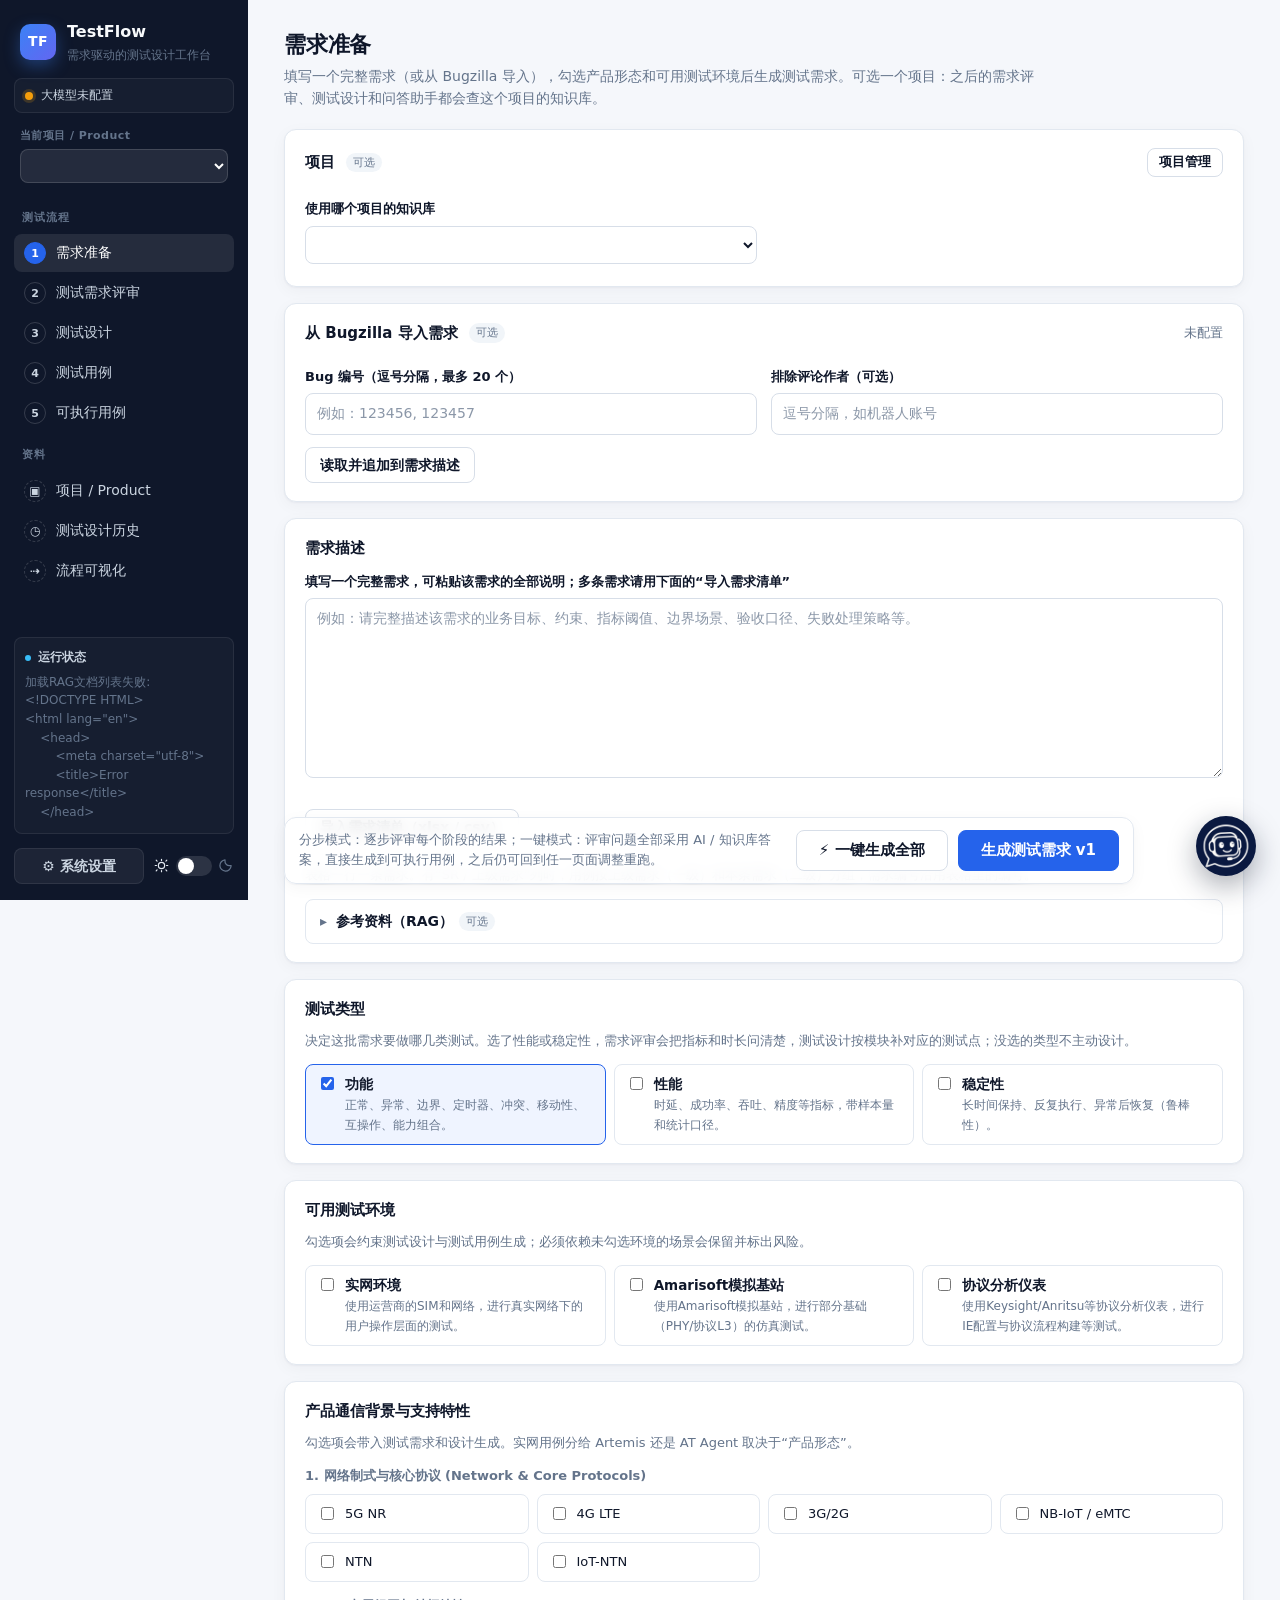
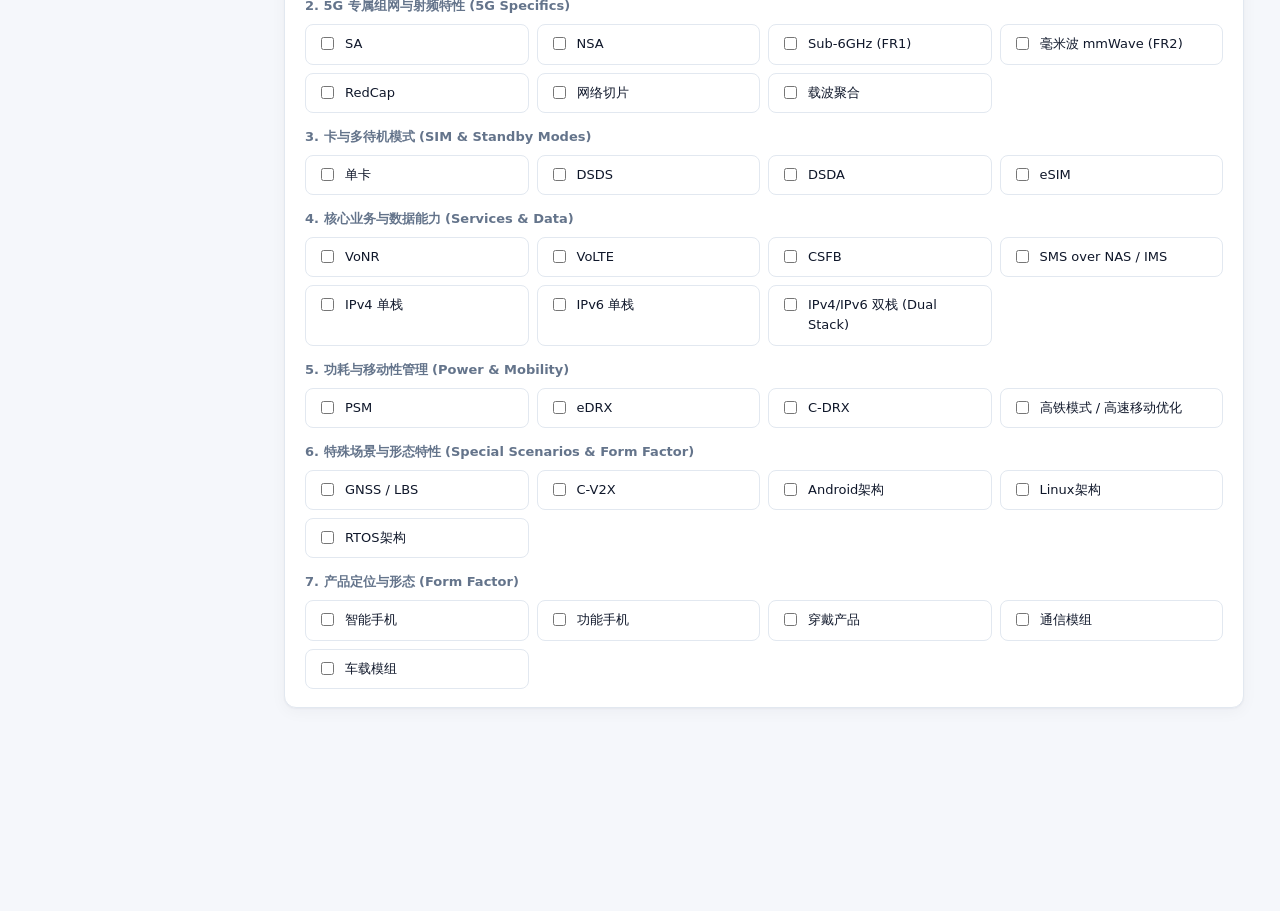
==== static/index.html @ 320a7035 "一键生成增加阶段流程条和进度卡，助手不再逐节点刷消息 - 主区顶部固定显示阶段流程条：4 个阶段的状态（等待/进行中/完成/失败）、当前步骤、每阶段用时和产出数量，失败时给出原因 - 当前阶段展开细分" ====
<!DOCTYPE html>
<html lang="zh-CN" data-theme="light">
  <head>
    <meta charset="UTF-8" />
    <meta name="viewport" content="width=device-width, initial-scale=1.0" />
    <title>TestFlow · 测试设计工作台</title>
    <link rel="icon" href="/static/bot.png" />
    <link rel="stylesheet" href="/static/style.css" />
  </head>
  <body>
    <main class="layout">
      <aside class="sidebar">
        <div class="brand">
          <div class="brand-logo">TF</div>
          <div>
            <h1>TestFlow</h1>
            <p>需求驱动的测试设计工作台</p>
          </div>
        </div>

        <button id="llmStatusPill" class="llm-pill" type="button" title="点击配置大模型">
          <span class="llm-pill-dot"></span>
          <span id="llmStatusText">大模型未配置</span>
        </button>

        <div class="project-switch">
          <label for="projectSelect">当前项目 / Product</label>
          <select id="projectSelect" class="project-select" title="新的测试设计会归到这个项目下"></select>
        </div>

        <nav class="sheet-tabs" id="sheetTabs">
          <div class="nav-group-label">测试流程</div>
          <button class="sheet-tab active" data-sheet="sheet1"><span class="step-no">1</span>需求准备</button>
          <button class="sheet-tab" data-sheet="sheet2"><span class="step-no">2</span>测试需求评审</button>
          <button class="sheet-tab" data-sheet="sheet3"><span class="step-no">3</span>测试设计</button>
          <button class="sheet-tab" data-sheet="sheet4"><span class="step-no">4</span>测试用例</button>
          <button class="sheet-tab" data-sheet="sheet5"><span class="step-no">5</span>可执行用例</button>
          <div class="nav-group-label">资料</div>
          <button class="sheet-tab" data-sheet="sheet9"><span class="step-no step-icon">▣</span>项目 / Product</button>
          <button class="sheet-tab" data-sheet="sheet8"><span class="step-no step-icon">◷</span>测试设计历史</button>
          <button class="sheet-tab" data-sheet="sheet6"><span class="step-no step-icon">⇢</span>流程可视化</button>
        </nav>

        <div class="status-panel sidebar-status">
          <div class="status-head"><span class="status-dot"></span>运行状态</div>
          <pre id="status" class="ui-pre">等待执行</pre>
        </div>

        <div class="sidebar-bottom">
          <button id="settingsBtn" class="ui-btn ui-btn-secondary w-full" type="button">⚙ 系统设置</button>
          <label class="theme-switch ui-switch" title="切换暗黑/浅色">
            <svg class="theme-icon sun" viewBox="0 0 24 24" aria-hidden="true">
              <path d="M12 4V2M12 22v-2M4.93 4.93 3.51 3.51M20.49 20.49l-1.42-1.42M20 12h2M2 12h2M19.07 4.93l1.42-1.42M4.93 19.07l-1.42 1.42M12 17a5 5 0 1 0 0-10 5 5 0 0 0 0 10Z"></path>
            </svg>
            <input id="themeToggle" type="checkbox" />
            <span class="switch-slider"></span>
            <svg class="theme-icon moon" viewBox="0 0 24 24" aria-hidden="true">
              <path d="M21 12.79A9 9 0 1 1 11.21 3c0 .33-.01.66.02.99A7 7 0 0 0 20.01 12c.33.03.66.02.99.02Z"></path>
            </svg>
          </label>
        </div>
      </aside>

      <section class="main-content">
        <div id="runProgress" class="run-progress hidden" aria-live="polite"></div>
        <section class="sheet active" id="sheet1">
          <header class="page-head">
            <div>
              <h2>需求准备 <span class="tag project-tag" id="currentProjectTag"></span></h2>
              <p>填写一个完整需求（或从 Bugzilla 导入），勾选产品形态和可用测试环境后生成测试需求。可选一个项目：之后的需求评审、测试设计和问答助手都会查这个项目的知识库。</p>
            </div>
          </header>

          <div id="llmBanner" class="banner hidden">
            <span>还没有配置大模型，生成结果会使用降级模板。</span>
            <button id="llmBannerBtn" class="ui-btn ui-btn-sm" type="button">去配置</button>
          </div>

          <div class="card ui-card">
            <div class="card-head">
              <h3>项目 <span class="tag">可选</span></h3>
              <button id="reqProjectManageBtn" class="ui-btn ui-btn-sm ui-btn-secondary" type="button">项目管理</button>
            </div>
            <div class="form-grid">
              <div class="field">
                <label for="reqProjectSelect">使用哪个项目的知识库</label>
                <select id="reqProjectSelect" class="ui-input"></select>
              </div>
            </div>
            <span id="reqProjectHint" class="feature-hint"></span>
          </div>

          <div class="card ui-card">
            <div class="card-head">
              <h3>从 Bugzilla 导入需求 <span class="tag">可选</span></h3>
              <span id="bzSettingsHint" class="feature-hint">未配置</span>
            </div>
            <div class="form-grid">
              <div class="field">
                <label for="bzIds">Bug 编号（逗号分隔，最多 20 个）</label>
                <input id="bzIds" class="ui-input" type="text" placeholder="例如：123456, 123457" />
              </div>
              <div class="field">
                <label for="bzExcluded">排除评论作者（可选）</label>
                <input id="bzExcluded" class="ui-input" type="text" placeholder="逗号分隔，如机器人账号" />
              </div>
            </div>
            <div class="btn-row">
              <button id="bzFetchBtn" class="ui-btn ui-btn-secondary" type="button">读取并追加到需求描述</button>
            </div>
            <div id="bzResult" class="visual"></div>
          </div>

          <div class="card ui-card">
            <div class="card-head"><h3>需求描述</h3></div>
            <label for="requirements">填写一个完整需求，可粘贴该需求的全部说明；多条需求请用下面的“导入需求清单”</label>
            <textarea class="ui-input tall" id="requirements" placeholder="例如：请完整描述该需求的业务目标、约束、指标阈值、边界场景、验收口径、失败处理策略等。"></textarea>
            <div class="btn-row">
              <label class="ui-btn ui-btn-secondary" for="reqImportFile">导入需求清单（xlsx / csv）</label>
              <input id="reqImportFile" type="file" accept=".xlsx,.csv,.tsv" hidden />
              <span class="feature-hint">表格一行一条需求。有“SR / 上级需求”列时，用例按上级需求（一级）和本条需求（二级）分组，需求编号沿用表格里的编号。</span>
            </div>
            <div id="reqImportResult" class="visual"></div>

            <details class="fold">
              <summary>参考资料（RAG）<span class="tag">可选</span></summary>
              <p class="feature-hint">上传的文档按上面选的项目归档：存入项目资料的只给这个项目用，存入公共资料的所有项目共享。需求评审、测试设计和问答助手都会检索“当前项目资料 + 公共资料”。已上传的文档列在下面，可以删除；项目资料也可以在“项目管理 → 项目资料”里维护。</p>
              <label for="rag">直接粘贴上下文</label>
              <textarea class="ui-input" id="rag" placeholder="例如：3GPP 条款、运营商验收口径、历史缺陷知识"></textarea>
              <label for="ragFile">或上传文档（txt / md / pdf）</label>
              <div class="btn-row">
                <select id="ragTarget" class="ui-input rag-target">
                  <option value="project" id="ragTargetProject">存入当前项目资料</option>
                  <option value="public">存入公共资料（所有项目共享）</option>
                </select>
                <input id="ragFile" class="ui-input" type="file" multiple />
                <button id="uploadRagBtn" class="ui-btn ui-btn-secondary" type="button">上传入库</button>
              </div>
              <div id="ragDocs" class="visual"></div>
            </details>

          </div>

          <div class="card ui-card">
            <div class="card-head"><h3>测试类型</h3></div>
            <p class="feature-hint">决定这批需求要做哪几类测试。选了性能或稳定性，需求评审会把指标和时长问清楚，测试设计按模块补对应的测试点；没选的类型不主动设计。</p>
            <div id="testTypeOptions" class="feature-profile-groups"></div>
          </div>

          <div class="card ui-card">
            <div class="card-head"><h3>可用测试环境</h3></div>
            <p class="feature-hint">勾选项会约束测试设计与测试用例生成；必须依赖未勾选环境的场景会保留并标出风险。</p>
            <div id="testEnvironmentOptions" class="feature-profile-groups"></div>
          </div>

          <div class="card ui-card">
            <div class="card-head"><h3>产品通信背景与支持特性</h3></div>
            <p class="feature-hint">勾选项会带入测试需求和设计生成。实网用例分给 Artemis 还是 AT Agent 取决于“产品形态”。</p>
            <div id="productProfileGroups" class="feature-profile-groups"></div>
          </div>

          <div class="action-bar">
            <span class="action-hint">分步模式：逐步评审每个阶段的结果；一键模式：评审问题全部采用 AI / 知识库答案，直接生成到可执行用例，之后仍可回到任一页面调整重跑。</span>
            <button id="autoRunBtn" class="ui-btn ui-btn-secondary ui-btn-lg" type="button" title="需求评审 → 测试设计 → 3GPP 测试用例 → 可执行用例">⚡ 一键生成全部</button>
            <button id="runBtn" class="ui-btn ui-btn-lg">生成测试需求 v1</button>
          </div>
        </section>

        <section class="sheet" id="sheet2">
          <header class="page-head">
            <div>
              <h2>测试需求评审</h2>
              <p>三人格评审（规范 / 运营商 / 体验）后形成测试需求稿。大部分问题由 AI 按 3GPP 默认值和行业惯例自行确认，只有关键问题需要你回答。</p>
            </div>
          </header>
          <div class="card ui-card">
            <div class="card-head"><h3>测试需求稿</h3></div>
            <div id="viewReq" class="visual"></div>
            <details class="raw-json"><summary>原始 JSON</summary><pre id="outReq" class="ui-pre"></pre></details>
          </div>
          <div class="card ui-card">
            <div class="card-head"><h3>三人评审记录</h3></div>
            <div id="viewReview" class="visual"></div>
            <details class="raw-json"><summary>原始 JSON</summary><pre id="outReview" class="ui-pre"></pre></details>
          </div>
          <div class="card ui-card">
            <div class="card-head"><h3>需要你确认的问题</h3><span class="feature-hint">只列 AI 无法自行判断的关键问题，留空即采纳 AI 建议</span></div>
            <div id="openQuestionsPanel" class="visual"></div>
          </div>
          <div class="action-bar">
            <button id="regenReqBtn" class="ui-btn ui-btn-secondary">再次生成（下一轮）</button>
            <button id="genDesignBtn" class="ui-btn">生成测试设计稿 →</button>
          </div>
        </section>

        <section class="sheet" id="sheet3">
          <header class="page-head">
            <div>
              <h2>测试设计</h2>
              <p>需求 → 测试目标 → 按测试技术（正常 / 异常 / 边界 / 定时器 / 冲突 / 移动性…）导出测试点，每个测试点写明 3GPP 测试目的（with / when / then）。完成后自动归档到测试设计历史。</p>
            </div>
            <div id="designDocActions" class="btn-row compact-row hidden">
              <a id="designMapLink" class="ui-btn ui-btn-secondary hidden" href="#" target="_blank" rel="noopener noreferrer" title="模块 → 需求 → 测试点的脑图、覆盖矩阵和评审关注点">查看测试架构图 ↗</a>
              <a id="designDocLink" class="ui-btn ui-btn-secondary" href="#" target="_blank" rel="noopener noreferrer">查看测试设计文档 ↗</a>
            </div>
          </header>
          <div class="card ui-card">
            <div id="viewDesign" class="visual"></div>
            <details class="raw-json"><summary>原始 JSON</summary><pre id="outDesign" class="ui-pre"></pre></details>
          </div>
          <div class="action-bar">
            <label class="inline-check" title="用例写完后，再让大模型以评审专家的身份检查协议正确性、测试目的能否判定、是否与需求一致；严重问题自动返工一次，一般意见显示在用例里。会多几次模型调用。">
              <input id="expertReviewToggle" type="checkbox" checked /> 专家评审（多一轮检查，更准但更慢）
            </label>
            <button id="genCasesBtn" class="ui-btn">生成测试用例稿 →</button>
          </div>
        </section>

        <section class="sheet" id="sheet4">
          <header class="page-head">
            <div>
              <h2>测试用例</h2>
              <p>按 TS 38.523-1 / 36.523-1 的写法生成测试用例描述：测试目的、初始条件、关键配置、特定消息内容、带方向和判定点的测试步骤。点击用例行展开详情；Excel 含“测试步骤”“消息内容”两页。</p>
            </div>
            <button id="downloadExcelBtn" class="ui-btn ui-btn-secondary">下载 Excel</button>
          </header>
          <div class="card ui-card">
            <div id="viewCases" class="visual"></div>
            <details class="raw-json"><summary>原始 JSON</summary><pre id="outCases" class="ui-pre"></pre></details>
          </div>
          <div class="action-bar">
            <span class="action-hint">下一步：按测试环境把用例转成 Artemis / AT Agent / Amarisoft / 协议测试平台可执行的 case</span>
            <button id="goExecCasesBtn" class="ui-btn">生成可执行用例 →</button>
          </div>
        </section>

        <section class="sheet" id="sheet8">
          <header class="page-head">
            <div>
              <h2>测试设计历史</h2>
              <p>每次完成测试设计都会归档到所属项目，可查看固定链接文档、载入会话或继续生成用例。</p>
            </div>
            <div class="btn-row compact-row">
              <label class="inline-check"><input id="designHistoryAllProjects" type="checkbox" /> 显示全部项目</label>
              <button id="refreshDesignHistoryBtn" class="ui-btn ui-btn-secondary">刷新</button>
            </div>
          </header>
          <div class="card ui-card">
            <div class="design-history-layout">
              <div class="design-history-list-panel">
                <div id="designHistoryList" class="visual"></div>
              </div>
              <div class="design-history-detail-panel">
                <div class="row-head">
                  <h4 id="designHistoryDetailTitle">选择一条历史记录</h4>
                  <div class="btn-row compact-row">
                    <a id="designHistoryMapLink" class="ui-btn ui-btn-secondary hidden" href="#" target="_blank" rel="noopener noreferrer">测试架构图 ↗</a>
                    <a id="designHistoryDocLink" class="ui-btn ui-btn-secondary hidden" href="#" target="_blank" rel="noopener noreferrer">查看文档 ↗</a>
                    <button id="designHistoryLoadBtn" class="ui-btn ui-btn-secondary" type="button" disabled>载入当前会话</button>
                    <button id="designHistoryCasesBtn" class="ui-btn" type="button" disabled>继续生成测试用例</button>
                  </div>
                </div>
                <div id="designHistoryMeta" class="visual"></div>
                <div id="designHistoryVisual" class="visual"></div>
                <details class="raw-json"><summary>原始 JSON</summary><pre id="designHistoryJson" class="ui-pre"></pre></details>
              </div>
            </div>
          </div>
        </section>

        <section class="sheet" id="sheet9">
          <header class="page-head">
            <div>
              <h2>项目 / Product</h2>
              <p>每个测试设计都归属一个项目。项目保存默认的产品特性和测试环境，并有自己的资料库，测试设计时自动检索。</p>
            </div>
            <button id="newProjectBtn" class="ui-btn">＋ 新建项目</button>
          </header>
          <div class="card ui-card">
            <div class="design-history-layout">
              <div class="design-history-list-panel">
                <div id="projectList" class="visual"></div>
              </div>
              <div class="design-history-detail-panel">
                <div class="row-head">
                  <h4 id="projectFormTitle">新建项目</h4>
                  <div class="btn-row compact-row">
                    <button id="useProjectBtn" class="ui-btn ui-btn-secondary" type="button">设为当前项目</button>
                    <button id="deleteProjectBtn" class="ui-btn ui-btn-ghost danger-text" type="button">删除</button>
                  </div>
                </div>
                <div class="form-grid">
                  <div class="field">
                    <label for="projectName">项目 / Product 名称</label>
                    <input id="projectName" class="ui-input" type="text" maxlength="80" placeholder="例如：X55 5G 模组" />
                  </div>
                  <div class="field">
                    <label for="projectCode">编号 <span class="feature-hint">可选，如型号或项目代号</span></label>
                    <input id="projectCode" class="ui-input" type="text" maxlength="40" placeholder="例如：X55-EU" />
                  </div>
                </div>
                <label for="projectDesc">说明</label>
                <textarea id="projectDesc" class="ui-input" maxlength="2000" placeholder="产品定位、目标运营商、版本、平台芯片等"></textarea>
                <div class="field">
                  <label for="projectKbUrl">项目知识库 MCP 地址 <span class="feature-hint">可选，留空表示不使用项目知识库</span></label>
                  <div class="btn-row compact-row">
                    <input id="projectKbUrl" class="ui-input" type="text" placeholder="http://aifoundry.example.com:8099/mcp/server/xxxx/mcp" autocomplete="off" />
                    <button id="projectKbTestBtn" class="ui-btn ui-btn-secondary" type="button">测试</button>
                  </div>
                  <div id="projectKbResult" class="test-result hidden"></div>
                </div>
                <div class="field">
                  <label>默认产品特性与测试环境 <span class="feature-hint">切换到该项目时自动勾选到“需求准备”页</span></label>
                  <div id="projectDefaults" class="visual"></div>
                  <label class="inline-check"><input id="projectCaptureDefaults" type="checkbox" /> 保存时用“需求准备”页当前的勾选作为默认值</label>
                </div>
                <div class="btn-row">
                  <button id="saveProjectBtn" class="ui-btn" type="button">保存</button>
                </div>

                <div id="projectDocsSection" class="settings-section">
                  <div class="row-head">
                    <h4>项目资料</h4>
                    <span id="projectDocsHint" class="feature-hint"></span>
                  </div>
                  <p class="feature-hint">放这个项目相关的规格书、运营商需求、Feature List、历史问题等（txt / md / csv / json / pdf）。在需求准备页选这个项目后，需求评审、测试设计和问答助手会自动检索。需求准备页“参考资料”里上传到项目资料的文档也会出现在这里。</p>
                  <div class="btn-row">
                    <input id="projectDocFile" class="ui-input" type="file" multiple />
                    <button id="uploadProjectDocBtn" class="ui-btn ui-btn-secondary" type="button">上传入库</button>
                  </div>
                  <div id="projectDocs" class="visual"></div>
                </div>

                <div id="projectDesignsSection" class="settings-section">
                  <h4>该项目的测试设计</h4>
                  <div id="projectDesigns" class="visual"></div>
                </div>
              </div>
            </div>
          </div>
        </section>

        <section class="sheet" id="sheet5">
          <header class="page-head">
            <div>
              <h2>可执行用例</h2>
              <p>按测试环境分流：实网手机 → Artemis，实网模组 / AT 指令 → AT Agent，模拟基站 → Amarisoft Agent，协议分析仪 → 协议流程测试需求（PRTest）。</p>
            </div>
            <button id="genExecCasesBtn" class="ui-btn">生成可执行用例</button>
          </header>
          <div class="card ui-card">
            <div class="card-head"><h3>分流结果</h3></div>
            <div id="execCasesSummary" class="visual"></div>
          </div>
          <div class="card ui-card">
            <div class="card-head"><h3>追溯矩阵（Bug → 需求 → 用例 → 可执行 case）</h3></div>
            <div id="execCasesTrace" class="visual"></div>
          </div>
          <div class="card ui-card">
            <div class="card-head"><h3>导出内容预览</h3></div>
            <div id="execCasesBundles" class="visual"></div>
          </div>
        </section>

        <section class="sheet" id="sheet6">
          <header class="page-head">
            <div>
              <h2>流程可视化</h2>
              <p>流水线节点关系与各节点使用的 Prompt 模板。</p>
            </div>
            <button id="refreshFlowVizBtn" class="ui-btn ui-btn-secondary">刷新</button>
          </header>
          <div class="card ui-card">
            <div id="flowVizCanvas" class="flow-viz-canvas"></div>
          </div>
          <div class="card ui-card">
            <div class="card-head"><h3>Prompt 角色映射</h3></div>
            <div id="flowPromptRoles" class="visual"></div>
            <details class="raw-json"><summary>Mermaid 源码</summary><pre id="flowMermaid" class="ui-pre flow-mermaid"></pre></details>
          </div>
        </section>
      </section>
    </main>

    <div id="settingsModal" class="modal hidden">
      <div class="modal-card ui-card">
        <div class="modal-head">
          <h3>系统设置</h3>
          <button id="closeSettingsBtn" class="ui-btn ui-btn-ghost icon-btn" type="button" aria-label="关闭">×</button>
        </div>
        <div class="settings-tabs" role="tablist">
          <button class="settings-tab active" data-settings-tab="llm" type="button">大模型</button>
          <button class="settings-tab" data-settings-tab="kb" type="button">知识库</button>
          <button class="settings-tab" data-settings-tab="bugzilla" type="button">Bugzilla</button>
          <button class="settings-tab" data-settings-tab="prompts" type="button">Prompt 模板</button>
        </div>

        <div class="settings-pane active" data-settings-pane="llm">
          <p class="feature-hint">支持任意 OpenAI 兼容接口（OpenAI、DeepSeek、通义千问、vLLM、Ollama 等），接口地址填写到 <code>/v1</code> 为止。</p>
          <div class="field">
            <label for="llmApiBase">接口地址（Base URL）</label>
            <input id="llmApiBase" class="ui-input" type="text" placeholder="https://api.openai.com/v1" autocomplete="off" />
          </div>
          <div class="field">
            <label for="llmApiKey">API Key <span id="llmKeyHint" class="feature-hint"></span></label>
            <input id="llmApiKey" class="ui-input" type="password" placeholder="sk-...（留空则沿用已保存的）" autocomplete="off" />
          </div>
          <div class="form-grid">
            <div class="field">
              <label for="llmModel">模型名称</label>
              <input id="llmModel" class="ui-input" type="text" placeholder="例如 gpt-4o-mini / deepseek-chat / qwen-plus" autocomplete="off" />
            </div>
            <div class="field">
              <label for="llmTimeout">超时（秒）</label>
              <input id="llmTimeout" class="ui-input" type="number" min="10" max="600" step="10" value="120" />
            </div>
            <div class="field">
              <label for="llmMaxTokens">单次输出上限（tokens）<span class="feature-hint">0 = 用接口默认值。用例经常被截断（提示“自动拆批”）时调大，例如 8192 或 16384。</span></label>
              <input id="llmMaxTokens" class="ui-input" type="number" min="0" max="200000" step="1024" value="0" />
            </div>
          </div>
          <div id="llmTestResult" class="test-result hidden"></div>
          <div class="btn-row">
            <button id="llmSaveBtn" class="ui-btn" type="button">保存</button>
            <button id="llmTestBtn" class="ui-btn ui-btn-secondary" type="button">测试连接</button>
            <button id="llmClearKeyBtn" class="ui-btn ui-btn-ghost" type="button">清除 API Key</button>
          </div>
        </div>

        <div class="settings-pane" data-settings-pane="kb">
          <p class="feature-hint">通过 MCP 接入知识库，只需填写知识库的 MCP 地址。这里填公共知识库（3GPP / 运营商通用规范）；每个项目可在“项目 / Product”页另填自己知识库的 MCP 地址。生成测试需求时同时检索“项目知识库 + 公共知识库 + 本地资料”。</p>
          <div class="field">
            <label for="kbMcpUrl">公共知识库 MCP 地址 <span class="feature-hint">留空表示不使用公共知识库</span></label>
            <input id="kbMcpUrl" class="ui-input" type="text" placeholder="http://aifoundry.example.com:8099/mcp/server/xxxx/mcp" autocomplete="off" />
          </div>
          <div class="form-grid">
            <div class="field">
              <label for="kbTimeout">超时（秒）</label>
              <input id="kbTimeout" class="ui-input" type="number" min="5" max="300" step="5" value="60" />
            </div>
            <div class="field">
              <label for="kbMaxQuery">查询最大字数 <span class="feature-hint">需求太长时截断</span></label>
              <input id="kbMaxQuery" class="ui-input" type="number" min="20" max="8000" step="50" value="500" />
            </div>
          </div>
          <div class="field">
            <label for="kbTestQuery">测试查询</label>
            <input id="kbTestQuery" class="ui-input" type="text" value="查询移动性测试场景" />
          </div>
          <div id="kbTestResult" class="test-result hidden"></div>
          <div class="btn-row">
            <button id="kbSaveBtn" class="ui-btn" type="button">保存</button>
            <button id="kbTestBtn" class="ui-btn ui-btn-secondary" type="button">测试公共知识库</button>
          </div>
        </div>

        <div class="settings-pane" data-settings-pane="bugzilla">
          <p class="feature-hint">只读接入，兼容 Bugzilla 5.x。填了 API Key 时走 JSON-RPC，key 不会出现在 URL 里。</p>
          <div class="field">
            <label for="bzUrl">Bugzilla 地址</label>
            <input id="bzUrl" class="ui-input" type="text" placeholder="https://bugzilla.example.com" />
          </div>
          <div class="field">
            <label for="bzKey">API Key</label>
            <input id="bzKey" class="ui-input" type="password" placeholder="留空则沿用已保存的" autocomplete="off" />
          </div>
          <div class="btn-row">
            <button id="bzSaveBtn" class="ui-btn" type="button">保存</button>
          </div>
        </div>

        <div class="settings-pane" data-settings-pane="prompts">
          <div class="field">
            <label for="promptSelect">选择模板</label>
            <select class="ui-input" id="promptSelect"></select>
          </div>
          <textarea id="promptEditor" class="ui-input editor" spellcheck="false"></textarea>
          <div class="btn-row">
            <button id="savePromptBtn" class="ui-btn" type="button">保存当前模板</button>
            <button id="reloadPromptsBtn" class="ui-btn ui-btn-secondary" type="button">重新加载</button>
          </div>
        </div>
      </div>
    </div>

    <button id="botFab" class="bot-fab" type="button" aria-label="打开助手">
      <span class="bot-halo"></span>
      <span id="botUnreadBadge" class="bot-unread hidden">0</span>
      <img src="/static/bot.png" alt="助手" />
    </button>

    <section id="botPanel" class="bot-panel hidden" aria-label="TestFlow 助手">
      <header class="bot-head">
        <div class="bot-title"><span class="bot-dot"></span>TestFlow 助手</div>
        <div class="bot-head-actions">
          <button id="botRefreshBtn" class="ui-btn ui-btn-ghost bot-head-btn" type="button" title="新对话">↻</button>
          <button id="botCloseBtn" class="ui-btn ui-btn-ghost bot-head-btn" type="button" title="关闭">×</button>
        </div>
      </header>
      <div class="bot-body">
        <div id="botMessages" class="bot-messages"></div>
      </div>
      <footer class="bot-input-row">
        <input id="botInput" class="ui-input bot-input" type="text" placeholder="问问测试流程或产出物…" />
        <button id="botSendBtn" class="ui-btn bot-send" type="button" aria-label="发送">➤</button>
      </footer>
    </section>

    <script src="/static/app.js"></script>
  </body>
</html>
---- static/style.css ----
/* TestFlow UI */
:root {
  --background: #f5f7fb;
  --foreground: #0f172a;
  --card: #ffffff;
  --card-foreground: #0f172a;
  --muted: #f1f5f9;
  --muted-foreground: #64748b;
  --primary: #2563eb;
  --primary-hover: #1d4ed8;
  --primary-foreground: #ffffff;
  --primary-soft: #eff4ff;
  --secondary: #f1f5f9;
  --secondary-foreground: #0f172a;
  --border: #e2e8f0;
  --input: #d7dee8;
  --ring: #93b4f5;
  --success: #16a34a;
  --success-soft: #ecfdf3;
  --danger: #dc2626;
  --danger-soft: #fef2f2;
  --warning: #d97706;
  --warning-soft: #fffbeb;
  --accent: var(--primary);
  --panel-soft: var(--muted);
  --sidebar: #0f172a;
  --sidebar-foreground: #cbd5e1;
  --sidebar-muted: #64748b;
  --sidebar-active: rgba(255, 255, 255, 0.09);
  --radius: 12px;
  --radius-sm: 8px;
  --shadow: 0 1px 2px rgba(15, 23, 42, 0.04), 0 4px 16px rgba(15, 23, 42, 0.04);
  --shadow-lg: 0 20px 50px rgba(15, 23, 42, 0.18);
  --mono: "JetBrains Mono", "Cascadia Code", Consolas, "SFMono-Regular", Menlo, monospace;
}

html[data-theme="dark"] {
  --background: #0b1120;
  --foreground: #e2e8f0;
  --card: #111827;
  --card-foreground: #e2e8f0;
  --muted: #1e293b;
  --muted-foreground: #94a3b8;
  --primary: #3b82f6;
  --primary-hover: #60a5fa;
  --primary-foreground: #ffffff;
  --primary-soft: rgba(59, 130, 246, 0.14);
  --secondary: #1e293b;
  --secondary-foreground: #e2e8f0;
  --border: #1f2a3c;
  --input: #2b3a52;
  --ring: #3b82f6;
  --success-soft: rgba(22, 163, 74, 0.14);
  --danger-soft: rgba(220, 38, 38, 0.14);
  --warning-soft: rgba(217, 119, 6, 0.14);
  --sidebar: #070b15;
  --shadow: 0 1px 2px rgba(0, 0, 0, 0.3);
  --shadow-lg: 0 20px 50px rgba(0, 0, 0, 0.55);
}

* { box-sizing: border-box; }

html, body { margin: 0; min-height: 100%; }

body {
  background: var(--background);
  color: var(--foreground);
  font-family: "Segoe UI", "Microsoft YaHei UI", "Microsoft YaHei", "PingFang SC", "Hiragino Sans GB", system-ui, sans-serif;
  font-size: 14px;
  line-height: 1.55;
  -webkit-font-smoothing: antialiased;
}

a { color: var(--primary); }
code { font-family: var(--mono); font-size: 12px; background: var(--muted); padding: 1px 5px; border-radius: 4px; }
button { font-family: inherit; }
h3, h4 { margin: 0; }

::-webkit-scrollbar { width: 10px; height: 10px; }
::-webkit-scrollbar-thumb { background: color-mix(in srgb, var(--muted-foreground) 35%, transparent); border-radius: 10px; border: 2px solid transparent; background-clip: padding-box; }
::-webkit-scrollbar-track { background: transparent; }

/* ---------- layout ---------- */
.layout {
  display: grid;
  grid-template-columns: 248px minmax(0, 1fr);
  min-height: 100vh;
}

.sidebar {
  position: sticky;
  top: 0;
  height: 100vh;
  background: var(--sidebar);
  color: var(--sidebar-foreground);
  padding: 20px 14px 16px;
  display: flex;
  flex-direction: column;
  gap: 14px;
  overflow-y: auto;
}

.brand { display: flex; gap: 11px; align-items: center; padding: 0 6px; }
.brand-logo {
  width: 36px; height: 36px; border-radius: 10px;
  display: grid; place-items: center;
  background: linear-gradient(135deg, #3b82f6, #6366f1);
  color: #fff; font-weight: 800; font-size: 14px; letter-spacing: 0.5px;
  box-shadow: 0 6px 16px rgba(59, 130, 246, 0.35);
}
.brand h1 { margin: 0; font-size: 16px; font-weight: 700; color: #f8fafc; }
.brand p { margin: 1px 0 0; color: var(--sidebar-muted); font-size: 12px; }

.llm-pill {
  display: flex; align-items: center; gap: 8px;
  width: 100%; padding: 8px 10px;
  border: 1px solid rgba(255, 255, 255, 0.08); border-radius: var(--radius-sm);
  background: rgba(255, 255, 255, 0.03); color: var(--sidebar-foreground);
  font-size: 12px; cursor: pointer; text-align: left;
  white-space: nowrap; overflow: hidden; text-overflow: ellipsis;
}
.llm-pill:hover { background: rgba(255, 255, 255, 0.07); }
.llm-pill-dot { flex: none; width: 8px; height: 8px; border-radius: 50%; background: #f59e0b; box-shadow: 0 0 0 3px rgba(245, 158, 11, 0.18); }
.llm-pill.ok .llm-pill-dot { background: #22c55e; box-shadow: 0 0 0 3px rgba(34, 197, 94, 0.18); }
#llmStatusText { overflow: hidden; text-overflow: ellipsis; }

.sheet-tabs { display: flex; flex-direction: column; gap: 2px; }
.nav-group-label {
  margin: 12px 8px 6px; font-size: 11px; font-weight: 600;
  letter-spacing: 0.08em; color: var(--sidebar-muted); text-transform: uppercase;
}
.sheet-tab {
  display: flex; align-items: center; gap: 10px;
  width: 100%; padding: 8px 10px;
  border: 0; border-radius: var(--radius-sm);
  background: transparent; color: var(--sidebar-foreground);
  font-size: 14px; font-weight: 500; text-align: left; cursor: pointer;
  transition: background 0.15s ease, color 0.15s ease;
}
.sheet-tab:hover { background: rgba(255, 255, 255, 0.05); color: #fff; }
.sheet-tab.active { background: var(--sidebar-active); color: #fff; }
.step-no {
  flex: none; width: 22px; height: 22px; border-radius: 50%;
  display: grid; place-items: center;
  border: 1px solid rgba(255, 255, 255, 0.16);
  font-size: 11px; font-weight: 700; color: var(--sidebar-foreground);
}
.step-icon { border-style: dashed; font-size: 12px; }
.sheet-tab.active .step-no { background: var(--primary); border-color: var(--primary); color: #fff; }

.sidebar-status {
  margin-top: auto;
  border: 1px solid rgba(255, 255, 255, 0.08);
  border-radius: var(--radius-sm);
  background: rgba(255, 255, 255, 0.03);
  padding: 10px;
}
.status-head { display: flex; align-items: center; gap: 7px; font-size: 12px; font-weight: 600; color: var(--sidebar-foreground); margin-bottom: 6px; }
.status-dot { width: 6px; height: 6px; border-radius: 50%; background: #38bdf8; }
.sidebar-status .ui-pre {
  max-height: 150px; padding: 0; border: 0; background: transparent;
  color: var(--sidebar-muted); font-family: inherit; font-size: 12px;
}

.sidebar-bottom { display: flex; align-items: center; gap: 10px; }
.sidebar-bottom .ui-btn-secondary {
  flex: 1; background: rgba(255, 255, 255, 0.06); color: var(--sidebar-foreground);
  border-color: rgba(255, 255, 255, 0.08);
}
.sidebar-bottom .ui-btn-secondary:hover { background: rgba(255, 255, 255, 0.11); color: #fff; }

.main-content { min-width: 0; padding: 28px 36px 120px; }
.sheet { display: none; max-width: 1240px; margin: 0 auto; }
.sheet.active { display: flex; flex-direction: column; gap: 16px; animation: fadeIn 0.18s ease; }
@keyframes fadeIn { from { opacity: 0; transform: translateY(4px); } to { opacity: 1; transform: none; } }

.page-head { display: flex; align-items: flex-start; justify-content: space-between; gap: 20px; margin-bottom: 4px; }
.page-head h2 { margin: 0; font-size: 22px; font-weight: 700; letter-spacing: -0.01em; }
.page-head p { margin: 4px 0 0; color: var(--muted-foreground); max-width: 760px; }
.page-head > .ui-btn, .page-head > .btn-row { flex: none; margin-top: 2px; }

/* ---------- cards ---------- */
.card, .ui-card {
  background: var(--card);
  color: var(--card-foreground);
  border: 1px solid var(--border);
  border-radius: var(--radius);
  box-shadow: var(--shadow);
}
.card { padding: 18px 20px; }
.card-head { display: flex; align-items: center; justify-content: space-between; gap: 12px; margin-bottom: 10px; }
.card-head h3, .card > h3 { font-size: 15px; font-weight: 650; }
.card-head .feature-hint { margin: 0; }
.row-head { display: flex; justify-content: space-between; align-items: center; gap: 10px; }

.tag {
  display: inline-block; margin-left: 6px; padding: 1px 7px;
  border-radius: 999px; background: var(--muted); color: var(--muted-foreground);
  font-size: 11px; font-weight: 500; vertical-align: middle;
}

.banner {
  display: flex; align-items: center; justify-content: space-between; gap: 12px;
  padding: 10px 14px; border-radius: var(--radius);
  border: 1px solid color-mix(in srgb, var(--warning) 35%, transparent);
  background: var(--warning-soft); color: color-mix(in srgb, var(--warning) 80%, var(--foreground));
}

.action-bar {
  position: sticky; bottom: 16px; z-index: 5;
  display: flex; justify-content: flex-end; gap: 10px;
  padding: 12px 14px; border-radius: var(--radius);
  background: color-mix(in srgb, var(--card) 88%, transparent);
  border: 1px solid var(--border);
  box-shadow: var(--shadow);
  backdrop-filter: blur(8px);
  margin-right: 110px;
}

/* ---------- forms ---------- */
label { display: block; margin: 12px 0 6px; font-size: 13px; font-weight: 600; color: var(--card-foreground); }
.field > label { margin-top: 12px; }
.form-grid { display: grid; grid-template-columns: repeat(2, minmax(0, 1fr)); gap: 0 14px; }

.ui-input, textarea, input[type="text"], input[type="password"], input[type="number"], select {
  width: 100%;
  border: 1px solid var(--input);
  border-radius: var(--radius-sm);
  background: var(--card);
  color: var(--foreground);
  padding: 9px 11px;
  font: inherit;
  transition: border-color 0.15s ease, box-shadow 0.15s ease;
}
.ui-input::placeholder, textarea::placeholder { color: color-mix(in srgb, var(--muted-foreground) 75%, transparent); }
.ui-input:focus, .ui-input:focus-visible { outline: none; border-color: var(--primary); box-shadow: 0 0 0 3px color-mix(in srgb, var(--primary) 18%, transparent); }
textarea { min-height: 96px; resize: vertical; }
textarea.tall { min-height: 180px; }
input[type="file"].ui-input { padding: 6px; }
input[type="file"]::file-selector-button {
  margin-right: 10px; border: 1px solid var(--input); border-radius: 6px;
  background: var(--muted); color: var(--foreground); padding: 5px 10px; cursor: pointer; font: inherit;
}
.editor { min-height: 420px; font-family: var(--mono); font-size: 12.5px; line-height: 1.6; }

details.fold { margin-top: 14px; border: 1px solid var(--border); border-radius: var(--radius-sm); padding: 0 14px; }
details.fold > summary { cursor: pointer; padding: 11px 0; font-weight: 600; list-style: none; }
details.fold > summary::-webkit-details-marker { display: none; }
details.fold > summary::before { content: "▸"; display: inline-block; width: 16px; color: var(--muted-foreground); transition: transform 0.15s; }
details.fold[open] > summary::before { transform: rotate(90deg); }
details.fold[open] { padding-bottom: 14px; }

details.raw-json { margin-top: 12px; }
details.raw-json > summary { cursor: pointer; font-size: 12px; color: var(--muted-foreground); user-select: none; }
details.raw-json > summary:hover { color: var(--foreground); }
details.raw-json > .ui-pre { margin-top: 8px; }

/* ---------- buttons ---------- */
.ui-btn {
  display: inline-flex; align-items: center; justify-content: center; gap: 6px;
  border: 1px solid var(--primary);
  background: var(--primary);
  color: var(--primary-foreground);
  border-radius: var(--radius-sm);
  padding: 8px 14px;
  font-size: 14px; font-weight: 600; line-height: 1.3;
  text-decoration: none; white-space: nowrap;
  cursor: pointer;
  transition: background 0.15s ease, border-color 0.15s ease, box-shadow 0.15s ease;
}
.ui-btn:hover { background: var(--primary-hover); border-color: var(--primary-hover); }
.ui-btn:focus-visible { outline: none; box-shadow: 0 0 0 3px color-mix(in srgb, var(--primary) 25%, transparent); }
.ui-btn:disabled, button:disabled { opacity: 0.5; cursor: not-allowed; }
.ui-btn-secondary { background: var(--card); color: var(--secondary-foreground); border-color: var(--input); }
.ui-btn-secondary:hover { background: var(--muted); border-color: var(--input); }
.ui-btn-ghost { background: transparent; color: var(--muted-foreground); border-color: transparent; }
.ui-btn-ghost:hover { background: var(--muted); color: var(--foreground); border-color: transparent; }
.ui-btn-lg { padding: 10px 22px; font-size: 15px; }
.ui-btn-sm { padding: 5px 11px; font-size: 13px; }
.icon-btn { width: 32px; height: 32px; padding: 0; font-size: 20px; }
.w-full { width: 100%; }

.btn-row { margin-top: 12px; display: flex; gap: 10px; flex-wrap: wrap; align-items: center; }
.btn-row > .ui-input[type="file"] { flex: 1 1 320px; }
.compact-row { margin-top: 0; flex-wrap: nowrap; }
.compact-row .ui-input { min-width: 0; }

/* ---------- content blocks ---------- */
.ui-pre, pre {
  margin: 0; max-height: 360px; overflow: auto;
  white-space: pre-wrap; word-break: break-word;
  border: 1px solid var(--border); border-radius: var(--radius-sm);
  background: var(--muted); padding: 10px 12px;
  font-family: var(--mono); font-size: 12px;
}

.visual { margin-top: 10px; overflow-x: auto; }
.visual:empty { display: none; }
.visual > h4, .visual h4 { margin: 14px 0 8px; font-size: 14px; }
.visual > h4:first-child { margin-top: 0; }
.visual p { margin: 6px 0; }
.visual ul { margin: 6px 0; padding-left: 20px; }

.visual table, .ui-table {
  width: 100%; border-collapse: separate; border-spacing: 0;
  border: 1px solid var(--border); border-radius: var(--radius-sm); overflow: hidden;
  font-size: 13px;
}
.visual th, .visual td, .ui-table th, .ui-table td {
  padding: 8px 10px; text-align: left; vertical-align: top;
  border-bottom: 1px solid var(--border);
}
.visual th + th, .visual td + td, .ui-table th + th, .ui-table td + td { border-left: 1px solid var(--border); }
.visual th, .ui-table th { background: var(--muted); font-weight: 600; font-size: 12px; color: var(--muted-foreground); white-space: nowrap; }
.visual tr:last-child td, .ui-table tr:last-child td { border-bottom: 0; }
.visual tbody tr:hover td, .ui-table tbody tr:hover td { background: color-mix(in srgb, var(--primary) 4%, transparent); }

.feature-hint { display: block; margin-top: 4px; color: var(--muted-foreground); font-size: 13px; line-height: 1.5; }
.mini-label { margin: 0 0 4px; font-size: 12px; color: var(--muted-foreground); }

.matrix-card { border: 1px solid var(--border); border-radius: var(--radius-sm); padding: 12px 14px; margin-bottom: 10px; background: var(--card); }
.matrix-card h4 { margin: 0 0 6px; }

.rag-doc-list { margin: 0; padding-left: 18px; }
.rag-doc-list li { margin: 3px 0; color: var(--muted-foreground); }

.oq-item { border: 1px solid var(--border); border-radius: var(--radius-sm); padding: 10px 12px; margin-bottom: 8px; background: var(--card); }
.oq-item input { margin-top: 8px; }

/* feature / environment pickers */
.feature-profile-groups { display: grid; grid-template-columns: 1fr; gap: 14px; margin-top: 8px; }
.feature-profile-group h4 { margin: 0 0 8px; font-size: 13px; color: var(--muted-foreground); font-weight: 600; }
.feature-option-grid { display: grid; grid-template-columns: repeat(auto-fill, minmax(200px, 1fr)); gap: 8px; }
.feature-option {
  display: flex; align-items: flex-start; gap: 8px; margin: 0;
  padding: 9px 11px; border: 1px solid var(--border); border-radius: var(--radius-sm);
  background: var(--card); font-size: 13px; font-weight: 500; cursor: pointer;
  transition: border-color 0.15s ease, background 0.15s ease;
}
.feature-option:hover { border-color: color-mix(in srgb, var(--primary) 45%, var(--border)); }
.feature-option:has(input:checked) { border-color: var(--primary); background: var(--primary-soft); }
.feature-option input[type="checkbox"] { margin-top: 3px; accent-color: var(--primary); }
.feature-option .feature-hint { font-size: 12px; font-weight: 400; }

.exec-bundle { margin-bottom: 8px; border: 1px solid var(--border); border-radius: var(--radius-sm); padding: 0 12px; }
.exec-bundle summary { cursor: pointer; font-weight: 600; padding: 10px 0; }
.exec-bundle[open] { padding-bottom: 12px; }

/* design history */
.design-history-layout { display: grid; grid-template-columns: 320px minmax(0, 1fr); gap: 20px; align-items: start; }
.design-history-list-panel, .design-history-detail-panel { min-width: 0; }
.design-history-list-panel .visual { margin-top: 0; max-height: 72vh; overflow-y: auto; }
.design-history-list { display: grid; gap: 8px; }
.design-history-item {
  width: 100%; border: 1px solid var(--border); border-radius: var(--radius-sm);
  background: var(--card); color: var(--card-foreground);
  padding: 12px; text-align: left; cursor: pointer; font: inherit;
  transition: border-color 0.15s ease, background 0.15s ease;
}
.design-history-item:hover { border-color: color-mix(in srgb, var(--primary) 45%, var(--border)); }
.design-history-item.active { border-color: var(--primary); background: var(--primary-soft); }
.design-history-item h4 { margin: 0 0 6px; font-size: 14px; }
.design-history-item p { margin: 0 0 8px; color: var(--muted-foreground); font-size: 12px; line-height: 1.5; }
.design-history-chips { display: flex; flex-wrap: wrap; gap: 6px; }
.design-history-chip { display: inline-flex; align-items: center; padding: 2px 8px; border-radius: 999px; background: var(--muted); color: var(--muted-foreground); font-size: 11px; }
.design-history-meta-grid { display: grid; grid-template-columns: repeat(2, minmax(0, 1fr)); gap: 10px; }
.design-history-meta-card { border: 1px solid var(--border); border-radius: var(--radius-sm); padding: 10px 12px; background: var(--card); }
.design-history-meta-card strong { display: block; margin-bottom: 4px; font-size: 12px; color: var(--muted-foreground); }
.design-history-detail-panel .row-head { flex-wrap: wrap; margin-bottom: 6px; }

/* flow visualization */
.flow-viz-canvas {
  width: 100%; height: 440px; position: relative; overflow: hidden;
  border-radius: var(--radius-sm);
  background:
    radial-gradient(circle, color-mix(in srgb, var(--muted-foreground) 22%, transparent) 1px, transparent 1px) 0 0 / 18px 18px,
    var(--card);
}
.flow-viz-canvas svg { width: 100%; height: 100%; display: block; }
.flow-mermaid { max-height: 240px; }

.split-editor { display: grid; grid-template-columns: 1fr 1fr; gap: 10px; align-items: start; }
.structured-panel { border: 1px solid var(--border); border-radius: var(--radius-sm); padding: 10px; background: var(--muted); max-height: 520px; overflow: auto; }
.list-row { display: grid; grid-template-columns: 1fr auto; gap: 8px; margin-bottom: 6px; }
.settings-section { margin-top: 14px; border-top: 1px solid var(--border); padding-top: 12px; }
.settings-section h4 { margin: 0 0 8px; }

/* ---------- theme switch ---------- */
.theme-switch { flex: none; display: grid; grid-template-columns: 16px 36px 16px; gap: 6px; align-items: center; margin: 0; user-select: none; cursor: pointer; }
.theme-switch input { display: none; }
.theme-icon { width: 15px; height: 15px; stroke: var(--sidebar-muted); fill: none; stroke-width: 1.9; stroke-linecap: round; stroke-linejoin: round; }
html[data-theme="dark"] .theme-icon.moon, html[data-theme="light"] .theme-icon.sun { stroke: #e2e8f0; }
.switch-slider { position: relative; width: 36px; height: 20px; border-radius: 999px; background: rgba(255, 255, 255, 0.12); transition: background 0.2s ease; }
.switch-slider::after { content: ""; position: absolute; top: 2px; left: 2px; width: 16px; height: 16px; border-radius: 50%; background: #fff; transition: transform 0.2s ease; }
.theme-switch input:checked + .switch-slider { background: var(--primary); }
.theme-switch input:checked + .switch-slider::after { transform: translateX(16px); }

/* ---------- modal / settings ---------- */
.hidden { display: none !important; }
.modal {
  position: fixed; inset: 0; z-index: 1300;
  background: rgba(15, 23, 42, 0.5); backdrop-filter: blur(2px);
  display: flex; align-items: center; justify-content: center; padding: 20px;
}
.modal-card {
  width: min(880px, 100%); max-height: calc(100vh - 40px); overflow-y: auto;
  padding: 20px 24px 24px; box-shadow: var(--shadow-lg);
  animation: popIn 0.16s ease;
}
@keyframes popIn { from { opacity: 0; transform: scale(0.98); } to { opacity: 1; transform: none; } }
.modal-head { display: flex; justify-content: space-between; align-items: center; margin-bottom: 8px; }
.modal-head h3 { font-size: 18px; }

.settings-tabs { display: flex; gap: 4px; border-bottom: 1px solid var(--border); margin-bottom: 14px; }
.settings-tab {
  border: 0; background: transparent; color: var(--muted-foreground);
  padding: 9px 14px; font-size: 14px; font-weight: 600; cursor: pointer;
  border-bottom: 2px solid transparent; margin-bottom: -1px;
}
.settings-tab:hover { color: var(--foreground); }
.settings-tab.active { color: var(--primary); border-bottom-color: var(--primary); }
.settings-pane { display: none; }
.settings-pane.active { display: block; }
.settings-pane > .feature-hint:first-child { margin: 0 0 4px; }

.test-result { margin-top: 14px; padding: 9px 12px; border-radius: var(--radius-sm); font-size: 13px; word-break: break-word; }
.test-result.ok { background: var(--success-soft); color: var(--success); border: 1px solid color-mix(in srgb, var(--success) 30%, transparent); }
.test-result.err { background: var(--danger-soft); color: var(--danger); border: 1px solid color-mix(in srgb, var(--danger) 30%, transparent); }

/* ---------- assistant bot ---------- */
.bot-fab {
  position: fixed; right: 24px; bottom: 24px; z-index: 1200;
  width: 60px; height: 60px; padding: 0;
  border: 0; border-radius: 50%;
  background: #0a1940; cursor: pointer;
  box-shadow: 0 10px 28px rgba(15, 23, 42, 0.35);
  transition: transform 0.15s ease;
}
.bot-fab:hover { transform: translateY(-2px); }
.bot-fab img { width: 60px; height: 60px; border-radius: 50%; object-fit: cover; display: block; }
.bot-halo { position: absolute; inset: -4px; border-radius: 50%; pointer-events: none; }
.bot-fab.has-unread .bot-halo { animation: botHaloUnread 1.6s ease-out infinite; }
.bot-unread {
  position: absolute; top: -4px; right: -4px; z-index: 2;
  min-width: 20px; height: 20px; padding: 0 6px;
  border-radius: 999px; background: #ef4444; color: #fff;
  font-size: 11px; font-weight: 700; line-height: 20px; text-align: center;
  border: 2px solid var(--background);
}
@keyframes botHaloUnread {
  0% { box-shadow: 0 0 0 0 rgba(251, 191, 36, 0.6); }
  100% { box-shadow: 0 0 0 16px rgba(251, 191, 36, 0); }
}

.bot-panel {
  position: fixed; right: 24px; bottom: 96px; z-index: 1250;
  width: min(400px, calc(100vw - 32px)); height: min(600px, calc(100vh - 130px));
  display: flex; flex-direction: column;
  background: var(--card); color: var(--card-foreground);
  border: 1px solid var(--border); border-radius: 16px;
  box-shadow: var(--shadow-lg); overflow: hidden;
  animation: popIn 0.16s ease;
}
.bot-head { display: flex; align-items: center; justify-content: space-between; padding: 12px 14px; border-bottom: 1px solid var(--border); }
.bot-title { display: flex; align-items: center; gap: 8px; font-weight: 650; }
.bot-dot { width: 8px; height: 8px; border-radius: 50%; background: #22c55e; }
.bot-head-actions { display: flex; gap: 4px; }
.bot-head-btn { width: 30px; height: 30px; padding: 0; font-size: 16px; }
.bot-body { flex: 1; padding: 14px; overflow-y: auto; }
.bot-messages { display: flex; flex-direction: column; gap: 10px; }
.bot-msg {
  max-width: 85%; padding: 9px 12px; border-radius: 12px;
  background: var(--muted); font-size: 13.5px; line-height: 1.55;
  white-space: pre-wrap; word-break: break-word;
}
.bot-msg-user { margin-left: auto; background: var(--primary); color: #fff; border-bottom-right-radius: 4px; }
.bot-msg-assistant { margin-right: auto; border-bottom-left-radius: 4px; }
.bot-msg-system { max-width: 100%; margin: 0 auto; font-size: 12.5px; background: color-mix(in srgb, #64748b 10%, var(--card)); border: 1px solid var(--border); }
.bot-msg-system.action-needed { background: var(--warning-soft); border-color: color-mix(in srgb, var(--warning) 40%, transparent); }
.bot-chip, .bot-note { text-align: center; color: var(--muted-foreground); font-size: 12px; }
.bot-input-row { display: grid; grid-template-columns: 1fr 40px; gap: 8px; padding: 10px 12px; border-top: 1px solid var(--border); }
.bot-input { border-radius: 999px; padding: 9px 14px; }
.bot-send { width: 40px; height: 40px; padding: 0; border-radius: 50%; font-size: 16px; }

/* ---------- project ---------- */
.project-switch { display: grid; gap: 5px; padding: 0 6px; }
.project-switch label { margin: 0; font-size: 11px; font-weight: 600; letter-spacing: 0.04em; color: var(--sidebar-muted); }
.project-select {
  width: 100%; padding: 7px 10px; border-radius: var(--radius-sm); font: inherit; font-size: 13.5px;
  background: var(--sidebar-active); color: #fff; border: 1px solid rgba(255, 255, 255, 0.14);
}
.project-select option { color: #0f172a; background: #fff; }
.project-tag { vertical-align: middle; font-size: 12px; font-weight: 600; background: var(--primary-soft); color: var(--primary); }
.project-tag:empty { display: none; }
.inline-check { display: inline-flex; align-items: center; gap: 6px; margin: 8px 0 0; font-size: 13px; font-weight: 400; color: var(--muted-foreground); cursor: pointer; white-space: nowrap; }
.inline-check input { width: auto; margin: 0; }
.rag-target { width: auto; flex: none; }
.danger-text { color: var(--danger); }
.doc-row { display: flex; align-items: center; justify-content: space-between; gap: 10px; padding: 6px 0; border-bottom: 1px solid var(--border); font-size: 13px; }
.doc-row:last-child { border-bottom: none; }
.doc-row .feature-hint { display: inline; margin: 0 0 0 6px; }
.rag-scope-title { margin: 10px 0 2px; font-size: 12px; font-weight: 600; color: var(--muted-foreground); }
.current-chip { background: var(--primary-soft); color: var(--primary); }

/* ---------- responsive ---------- */
@media (max-width: 1080px) {
  .layout { grid-template-columns: 1fr; }
  .sidebar { position: static; height: auto; }
  .sheet-tabs { display: grid; grid-template-columns: repeat(2, 1fr); }
  .nav-group-label { grid-column: 1 / -1; }
  .sidebar-status { margin-top: 0; }
  .main-content { padding: 20px 16px 120px; }
  .design-history-layout, .design-history-meta-grid, .form-grid { grid-template-columns: 1fr; }
  .action-bar { margin-right: 80px; }
}
label .feature-hint { display: inline; margin: 0; font-weight: 400; font-size: 12px; }
.env-grid { grid-template-columns: repeat(auto-fill, minmax(260px, 1fr)); }
.env-grid .feature-option strong { display: block; font-size: 13.5px; }
.oq-q { display: flex; gap: 8px; align-items: baseline; font-weight: 600; }
.oq-meta { margin: 2px 0 0 38px; font-size: 12px; color: var(--muted-foreground); }
.oq-ai { margin: 6px 0 0 38px; padding: 6px 10px; border-radius: 6px; background: var(--primary-soft); font-size: 13px; }
.oq-ai span { font-weight: 600; color: var(--primary); }
.oq-ai em { color: var(--muted-foreground); font-style: normal; font-size: 12px; }
.oq-item .oq-answer { margin: 8px 0 0 38px; width: calc(100% - 38px); }
.prio { flex: none; min-width: 30px; text-align: center; padding: 1px 6px; border-radius: 5px; font-size: 11px; font-weight: 700; }
.prio-p0 { background: var(--danger-soft); color: var(--danger); }
.prio-p1 { background: var(--warning-soft); color: var(--warning); }
.prio-p2 { background: var(--muted); color: var(--muted-foreground); }
.action-bar .action-hint { margin-right: auto; align-self: center; color: var(--muted-foreground); font-size: 13px; }
.proto-item { border-top: 1px solid var(--border); padding: 12px 0; }
.proto-item:first-of-type { border-top: 0; }
.proto-item h5 { margin: 8px 0 6px; font-size: 12px; color: var(--muted-foreground); }
.proto-grid { display: grid; grid-template-columns: minmax(220px, 300px) minmax(0, 1fr); gap: 16px; }
.sig-flow { margin: 0; padding-left: 22px; font-size: 13px; }
.sig-flow li { margin: 3px 0; }
.msg-config { margin-bottom: 12px; }
.msg-config-head { display: flex; align-items: center; gap: 8px; flex-wrap: wrap; margin-bottom: 6px; }
.msg-config-head .tag { margin-left: 0; }
.msg-config-head .feature-hint { margin: 0; }
.dir { display: inline-block; padding: 0 6px; border-radius: 4px; font-size: 11px; font-weight: 700; }
.dir-dl { background: var(--primary-soft); color: var(--primary); }
.dir-ul { background: var(--success-soft); color: var(--success); }
@media (max-width: 1080px) { .proto-grid { grid-template-columns: 1fr; } }

/* 3GPP 测试用例描述（TCD）视图 */
.tc-suite { margin-bottom: 8px; }
.tc-suite > summary { cursor: pointer; padding: 8px 12px; display: flex; flex-wrap: wrap; align-items: center; gap: 10px; border-radius: var(--radius-sm); }
.tc-suite-l1 > summary { background: var(--card); border: 1px solid var(--border); }
.tc-suite-l1 > .tc-suite-l2 { margin: 8px 0 0 16px; }
.tc-suite-l2 > summary { border-left: 3px solid var(--border); border-radius: 0; }
.tc-suite-l2 > .tc-item { margin: 8px 0 0 16px; }
.tc-item { border: 1px solid var(--border); border-radius: var(--radius-sm); margin-bottom: 8px; background: var(--card); }
.tc-item > summary { cursor: pointer; padding: 8px 12px; display: flex; flex-wrap: wrap; align-items: center; gap: 8px; list-style: none; }
.tc-item > summary::-webkit-details-marker { display: none; }
.tc-item[open] > summary { border-bottom: 1px solid var(--border); }
.tc-id { font-family: var(--mono); font-weight: 700; }
.tc-title { font-weight: 600; flex: 1 1 240px; }
.tc-body { padding: 8px 12px 12px; }
.tc-body h5 { margin: 12px 0 6px; }
.tp-box { border-left: 3px solid var(--primary); background: var(--primary-soft); padding: 6px 10px; border-radius: 4px; margin: 6px 0; font-size: 13px; }
.tp-box b { display: inline-block; min-width: 42px; color: var(--primary); }
.kv-table th { width: 110px; white-space: nowrap; text-align: left; }
.kv-table code, .tc-body code { margin-right: 6px; }
tr.verdict-row td { background: var(--success-soft); }
.tag.tech-abnormal, .tag.tech-collision { background: var(--danger-soft); color: var(--danger); }
.tag.tech-boundary, .tag.tech-timer { background: var(--warning-soft); color: var(--warning); }
.tag.tech-mobility, .tag.tech-interworking { background: var(--primary-soft); color: var(--primary); }
.tag.tech-performance, .tag.tech-stability { background: var(--success-soft); color: var(--success); }
.tag[class*="tech-"] { white-space: nowrap; }

.action-bar .inline-check { margin: 0 auto 0 0; }
.warn-text { color: #b45309; }
.review-notes { margin: 4px 0 0; padding-left: 18px; font-size: 13px; color: var(--muted-foreground); }
.review-notes li { margin: 2px 0; }

/* ---------- run progress: 阶段流程条 / 助手进度卡 / 侧栏状态 ---------- */
.run-progress {
  position: sticky; top: 12px; z-index: 30;
  margin: 0 0 20px; padding: 14px 18px 16px;
  background: var(--card); border: 1px solid var(--border); border-radius: var(--radius);
  box-shadow: var(--shadow-lg);
}
.run-progress.hidden { display: none; }
.run-progress.is-collapsed { padding-bottom: 12px; }
.run-progress.is-failed { border-color: color-mix(in srgb, var(--danger) 45%, var(--border)); }
.run-progress.is-done { border-color: color-mix(in srgb, var(--success) 40%, var(--border)); }
.run-head { display: flex; align-items: center; gap: 10px; flex-wrap: wrap; }
.run-title { font-weight: 700; font-size: 14.5px; }
.run-chip { font-size: 12px; font-weight: 600; padding: 2px 9px; border-radius: 999px; background: var(--primary-soft); color: var(--primary); }
.run-chip.is-done { background: var(--success-soft); color: var(--success); }
.run-chip.is-failed { background: var(--danger-soft); color: var(--danger); }
.run-elapsed { font-size: 12px; color: var(--muted-foreground); font-variant-numeric: tabular-nums; }
.run-actions { margin-left: auto; display: flex; gap: 4px; }
.run-icon-btn {
  width: 26px; height: 26px; padding: 0; border: 1px solid var(--border); border-radius: 6px;
  background: transparent; color: var(--muted-foreground); cursor: pointer; font-size: 14px; line-height: 1;
}
.run-icon-btn:hover { background: var(--muted); color: var(--foreground); }

.run-stepper { list-style: none; margin: 14px 0 0; padding: 0; display: flex; gap: 0; }
.run-step { position: relative; flex: 1 1 0; min-width: 0; display: flex; flex-direction: column; align-items: flex-start; gap: 7px; padding-right: 14px; }
.run-step:not(:last-child)::after {
  content: ""; position: absolute; top: 13px; left: 36px; right: 8px; height: 2px;
  background: var(--border); border-radius: 2px;
}
.run-step.is-done:not(:last-child)::after { background: var(--success); }
.run-step.is-running:not(:last-child)::after { background: linear-gradient(90deg, var(--primary), var(--border)); }
.run-step-icon {
  position: relative; z-index: 1; flex: none; width: 28px; height: 28px; border-radius: 50%;
  display: grid; place-items: center; font-size: 12.5px; font-weight: 700;
  background: var(--card); border: 2px solid var(--border); color: var(--muted-foreground);
}
.is-running > .run-step-icon { border-color: var(--primary); color: var(--primary); box-shadow: 0 0 0 4px var(--primary-soft); }
.is-done > .run-step-icon { border-color: var(--success); background: var(--success); color: #fff; }
.is-failed > .run-step-icon { border-color: var(--danger); background: var(--danger); color: #fff; }
.run-step-text { display: flex; flex-direction: column; min-width: 0; max-width: 100%; }
.run-step-label { font-weight: 650; font-size: 13px; white-space: nowrap; }
.run-step.is-pending .run-step-label { color: var(--muted-foreground); font-weight: 550; }
.run-step-sub { font-size: 12px; color: var(--muted-foreground); line-height: 1.4; overflow-wrap: anywhere; }
.run-step.is-running .run-step-sub { color: var(--primary); }
.run-step.is-failed .run-step-sub { color: var(--danger); }
.run-step.is-link { cursor: pointer; }
.run-step.is-link:hover .run-step-label { color: var(--primary); text-decoration: underline; }

.run-spin {
  width: 12px; height: 12px; border-radius: 50%;
  border: 2px solid color-mix(in srgb, currentColor 25%, transparent); border-top-color: currentColor;
  animation: runSpin 0.8s linear infinite;
}
@keyframes runSpin { to { transform: rotate(360deg); } }

.run-detail {
  margin-top: 14px; padding: 9px 12px; border-radius: var(--radius-sm); background: var(--muted);
  display: flex; align-items: center; gap: 12px; flex-wrap: wrap;
}
.run-detail-label { font-size: 12px; font-weight: 650; color: var(--muted-foreground); }
.run-substeps { list-style: none; margin: 0; padding: 0; display: flex; flex-wrap: wrap; gap: 4px 14px; }
.run-substep { display: inline-flex; align-items: center; gap: 5px; font-size: 12.5px; color: var(--muted-foreground); }
.run-substep-dot {
  flex: none; width: 14px; height: 14px; border-radius: 50%; display: grid; place-items: center;
  font-size: 9px; font-weight: 800; border: 1.5px solid var(--input); color: #fff;
}
.run-substep.is-done { color: var(--foreground); }
.run-substep.is-done .run-substep-dot { background: var(--success); border-color: var(--success); }
.run-substep.is-running { color: var(--primary); font-weight: 650; }
.run-substep.is-running .run-substep-dot { border-color: var(--primary); border-top-color: transparent; animation: runSpin 0.8s linear infinite; }
.run-substep.is-failed { color: var(--danger); font-weight: 650; }
.run-substep.is-failed .run-substep-dot { background: var(--danger); border-color: var(--danger); }
.run-substep-detail { font-weight: 500; color: var(--muted-foreground); }
.run-substep-detail::before { content: "· "; }
.run-retry { margin-left: 4px; font-size: 11px; font-weight: 600; color: var(--warning); }

.run-error {
  margin-top: 12px; padding: 9px 12px; border-radius: var(--radius-sm); font-size: 12.5px;
  background: var(--danger-soft); color: var(--danger); border: 1px solid color-mix(in srgb, var(--danger) 30%, transparent);
  white-space: pre-wrap; overflow-wrap: anywhere;
}
.run-error-hint { margin-top: 3px; color: var(--muted-foreground); }
.run-note { margin-top: 10px; font-size: 12.5px; color: var(--muted-foreground); }
.run-note.is-action { padding: 8px 12px; border-radius: var(--radius-sm); background: var(--warning-soft); color: var(--warning); }

/* 助手对话框里的进度卡：原地刷新，一次运行只占一条 */
.bot-msg.bot-run-card { max-width: 100%; width: 100%; white-space: normal; background: var(--card); border: 1px solid var(--border); padding: 10px 12px; }
.bot-run-card.is-done { border-color: color-mix(in srgb, var(--success) 40%, var(--border)); }
.bot-run-card.is-failed { border-color: color-mix(in srgb, var(--danger) 45%, var(--border)); }
.bot-run-card .run-head { gap: 8px; }
.bot-run-card .run-title { font-size: 13.5px; }
.run-card-stages { list-style: none; margin: 10px 0 0; padding: 0; display: flex; flex-direction: column; }
.run-card-stage { position: relative; display: flex; gap: 9px; padding-bottom: 10px; }
.run-card-stage:last-child { padding-bottom: 0; }
.run-card-stage:not(:last-child)::before {
  content: ""; position: absolute; left: 10px; top: 22px; bottom: 0; width: 2px; background: var(--border);
}
.run-card-stage.is-done:not(:last-child)::before { background: var(--success); }
.run-card-stage .run-step-icon { width: 22px; height: 22px; font-size: 11px; }
.run-card-stage.is-running .run-step-icon { box-shadow: 0 0 0 3px var(--primary-soft); }
.run-card-text { min-width: 0; flex: 1; padding-top: 1px; }
.run-card-row { display: flex; flex-wrap: wrap; align-items: baseline; gap: 2px 8px; font-size: 13px; }
.run-card-stage.is-pending b { color: var(--muted-foreground); font-weight: 550; }
.run-card-stage.is-running .run-step-sub { color: var(--primary); }
.run-substeps-compact { margin-top: 5px; gap: 3px 10px; }
.run-substeps-compact .run-substep { font-size: 12px; }
.bot-run-card .run-error, .bot-run-card .run-note { margin-top: 8px; }

/* 侧栏步骤：运行中转圈、完成打勾、失败标红 */
.sheet-tab.run-running .step-no { border-color: #60a5fa; color: transparent; position: relative; }
.sheet-tab.run-running .step-no::after {
  content: ""; position: absolute; inset: 3px; border-radius: 50%;
  border: 2px solid rgba(96, 165, 250, 0.3); border-top-color: #60a5fa; animation: runSpin 0.8s linear infinite;
}
.sheet-tab.run-done .step-no { background: var(--success); border-color: var(--success); color: transparent; position: relative; }
.sheet-tab.run-done .step-no::after { content: "✓"; position: absolute; inset: 0; display: grid; place-items: center; color: #fff; font-size: 12px; }
.sheet-tab.run-failed .step-no { background: var(--danger); border-color: var(--danger); color: transparent; position: relative; }
.sheet-tab.run-failed .step-no::after { content: "!"; position: absolute; inset: 0; display: grid; place-items: center; color: #fff; }

@media (max-width: 900px) {
  .run-stepper { flex-direction: column; gap: 10px; }
  .run-step { flex-direction: row; padding-right: 0; gap: 9px; }
  .run-step:not(:last-child)::after { display: none; }
  .run-step-text { padding-top: 3px; }
}
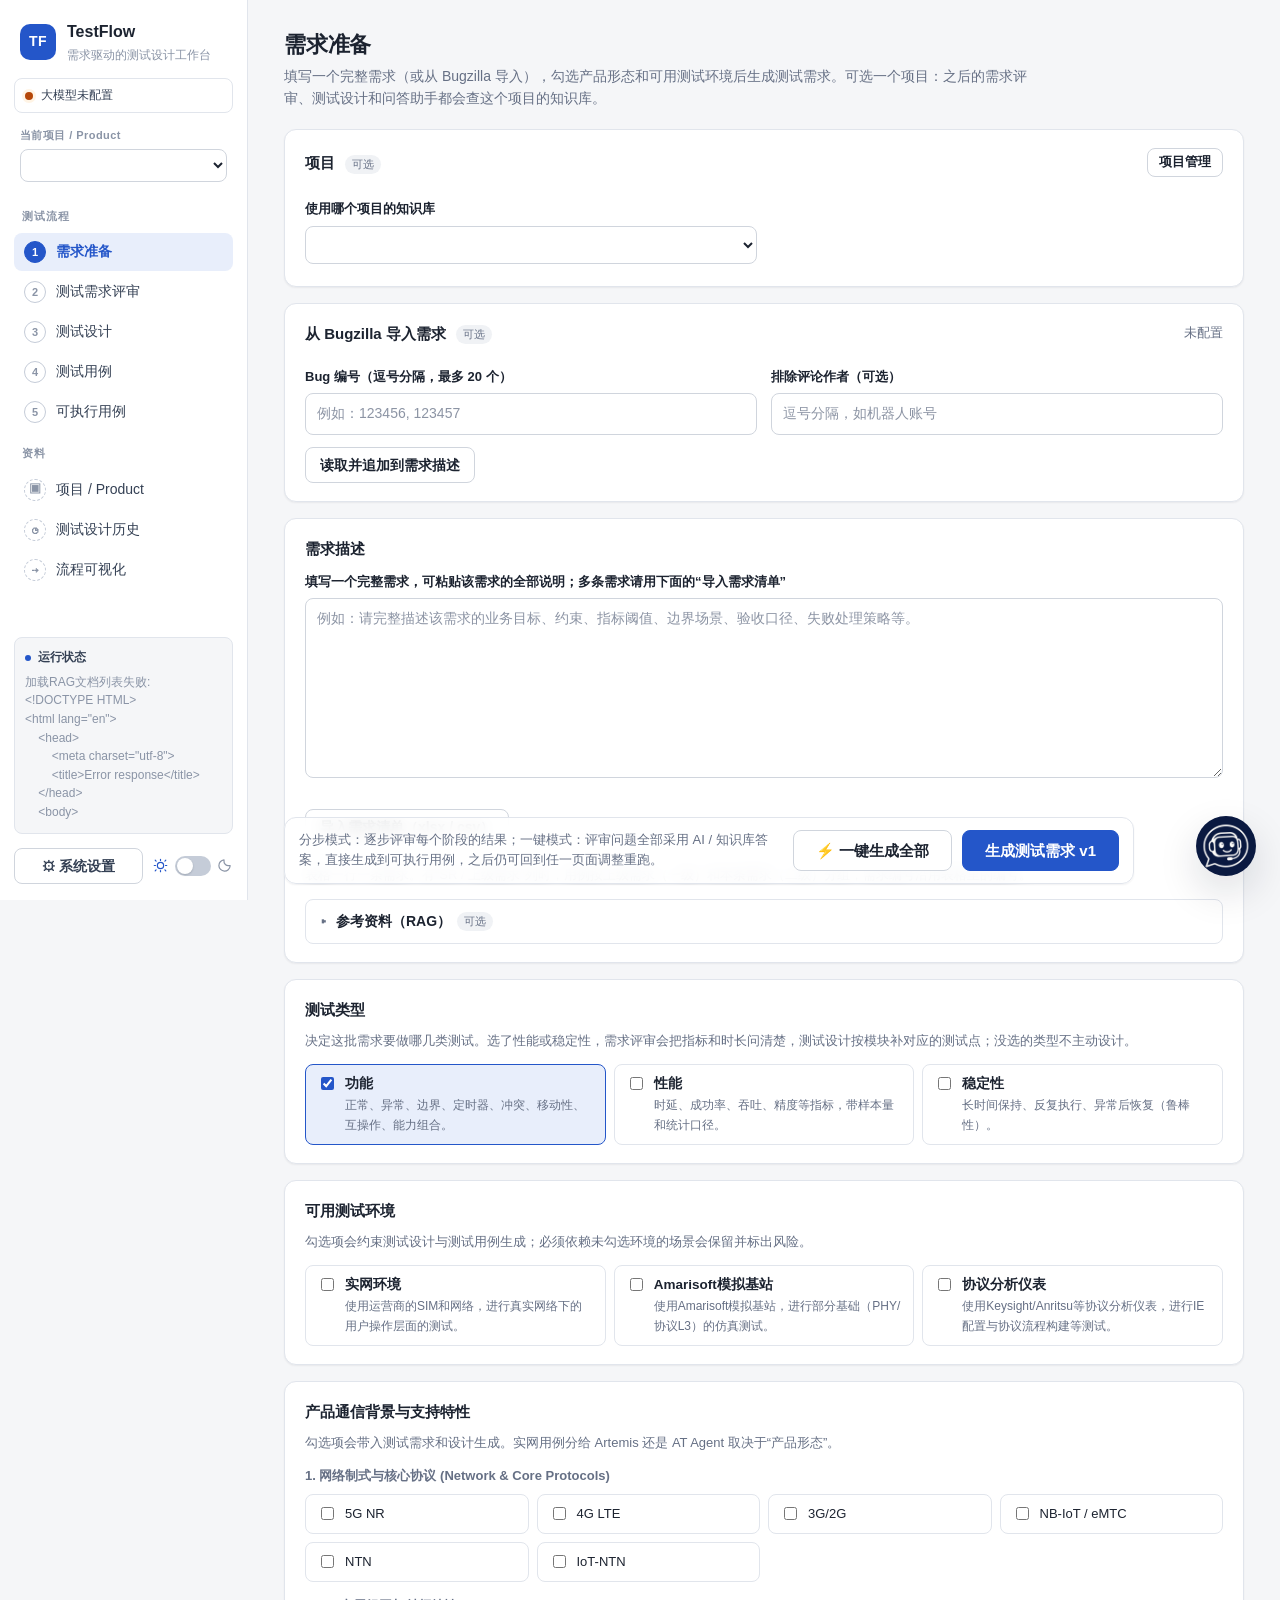
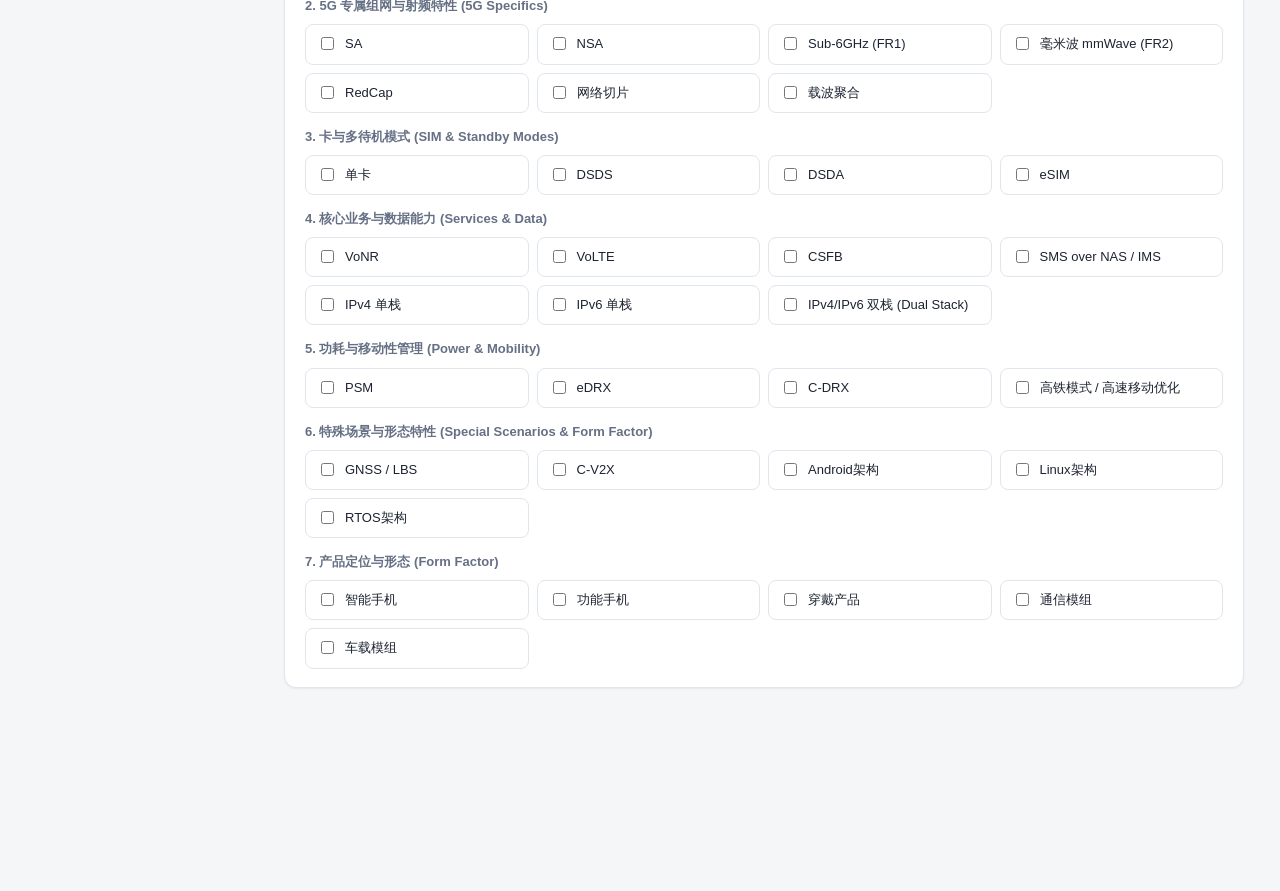
==== commit 06a9d8f3: "主程序、测试架构图、测试设计文档统一成一套主题 - 新增 static/theme.css：浅色/深色两套 --tf-* 颜色、字体、阴影，三个页面共用 - 主程序 style.css 改为映射 th" ====
--- a/static/index.html
+++ b/static/index.html
@@ -5,6 +5,7 @@
     <meta name="viewport" content="width=device-width, initial-scale=1.0" />
     <title>TestFlow · 测试设计工作台</title>
     <link rel="icon" href="/static/bot.png" />
+    <link rel="stylesheet" href="/static/theme.css" />
     <link rel="stylesheet" href="/static/style.css" />
   </head>
   <body>
@@ -62,7 +63,6 @@
       </aside>
 
       <section class="main-content">
-        <div id="runProgress" class="run-progress hidden" aria-live="polite"></div>
         <section class="sheet active" id="sheet1">
           <header class="page-head">
             <div>
--- a/static/theme.css
+++ b/static/theme.css
@@ -0,0 +1,73 @@
+/* TestFlow 统一主题：主程序、测试架构图、测试设计文档共用这一套颜色、字体和阴影。
+   只放 --tf-* 变量，不写任何选择器样式；各页面在自己的样式里引用这些变量。
+   深色：<html data-theme="dark">；没有显式设置 data-theme 时跟随系统。 */
+:root {
+  color-scheme: light;
+  --tf-font: -apple-system, "Segoe UI", "PingFang SC", "Microsoft YaHei UI", "Microsoft YaHei", "Noto Sans CJK SC", sans-serif;
+  --tf-mono: "JetBrains Mono", "Cascadia Code", Consolas, "SFMono-Regular", Menlo, monospace;
+
+  --tf-bg: #f5f6f8;            /* 页面底色 */
+  --tf-panel: #ffffff;         /* 卡片、面板、侧栏 */
+  --tf-subtle: #f0f2f5;        /* 表头、代码块、次级底色 */
+  --tf-ink: #1c2330;           /* 正文 */
+  --tf-muted: #667085;         /* 次要文字 */
+  --tf-line: #c5ccd8;          /* 连线、弱分隔 */
+  --tf-border: #e1e5ec;        /* 边框 */
+  --tf-input: #d0d5dd;         /* 输入框边框 */
+  --tf-accent: #2456c9;        /* 主色 */
+  --tf-accent-hover: #1d47a8;
+  --tf-accent-ink: #ffffff;    /* 主色上的文字 */
+  --tf-accent-soft: #e8eefb;
+  --tf-success: #0f9467;
+  --tf-success-soft: #e7f6ef;
+  --tf-warn: #b54708;
+  --tf-warn-soft: #fff4e5;
+  --tf-danger: #d6453d;
+  --tf-danger-soft: #fdeceb;
+  --tf-root: #1c2330;          /* 强调块（脑图根节点） */
+  --tf-root-ink: #ffffff;
+  --tf-hit: #fff3b0;           /* 搜索命中 */
+  --tf-shadow: 0 1px 2px rgba(16, 24, 40, .06);
+  --tf-shadow-lg: 0 16px 40px rgba(16, 24, 40, .14);
+  --tf-overlay: rgba(28, 35, 48, .45);
+
+  --tf-sidebar: #ffffff;
+  --tf-sidebar-ink: #344054;
+  --tf-sidebar-muted: #8a94a6;
+  --tf-sidebar-border: #e1e5ec;
+  --tf-sidebar-hover: #f0f2f5;
+  --tf-sidebar-active: #e8eefb;
+  --tf-sidebar-active-ink: #2456c9;
+
+  /* 测试技术配色（脑图、矩阵、标签共用） */
+  --tf-t-normal: #2f6fde; --tf-t-abnormal: #d6453d; --tf-t-boundary: #c9820a; --tf-t-timer: #7a52d1; --tf-t-collision: #cf3f8c;
+  --tf-t-mobility: #0f9467; --tf-t-interworking: #0b8fa8; --tf-t-capability: #5b6b82; --tf-t-performance: #dd6b1f; --tf-t-stability: #6a8f12;
+}
+@media (prefers-color-scheme: dark) {
+  :root:not([data-theme="light"]) {
+    color-scheme: dark;
+    --tf-bg: #12151b; --tf-panel: #1b1f27; --tf-subtle: #232833; --tf-ink: #e6e9ef; --tf-muted: #9aa4b5;
+    --tf-line: #4a5364; --tf-border: #2c323d; --tf-input: #3a4250;
+    --tf-accent: #7ea6ff; --tf-accent-hover: #a3c0ff; --tf-accent-ink: #12151b; --tf-accent-soft: #1f2b47;
+    --tf-success: #3fcf9b; --tf-success-soft: #15342a; --tf-warn: #ffb866; --tf-warn-soft: #3a2a12;
+    --tf-danger: #ff7a70; --tf-danger-soft: #3d1f1f; --tf-root: #e6e9ef; --tf-root-ink: #12151b; --tf-hit: #5c4a00;
+    --tf-shadow: none; --tf-shadow-lg: 0 16px 40px rgba(0, 0, 0, .55); --tf-overlay: rgba(0, 0, 0, .6);
+    --tf-sidebar: #161a21; --tf-sidebar-ink: #c9d0dc; --tf-sidebar-muted: #7d8799; --tf-sidebar-border: #2c323d;
+    --tf-sidebar-hover: #222833; --tf-sidebar-active: #1f2b47; --tf-sidebar-active-ink: #a9c3ff;
+    --tf-t-normal: #6b9bff; --tf-t-abnormal: #ff7a70; --tf-t-boundary: #f0b040; --tf-t-timer: #a98bff; --tf-t-collision: #f277b6;
+    --tf-t-mobility: #3fcf9b; --tf-t-interworking: #39c3dc; --tf-t-capability: #9aa8bd; --tf-t-performance: #ff9a57; --tf-t-stability: #a6cf3d;
+  }
+}
+:root[data-theme="dark"] {
+  color-scheme: dark;
+  --tf-bg: #12151b; --tf-panel: #1b1f27; --tf-subtle: #232833; --tf-ink: #e6e9ef; --tf-muted: #9aa4b5;
+  --tf-line: #4a5364; --tf-border: #2c323d; --tf-input: #3a4250;
+  --tf-accent: #7ea6ff; --tf-accent-hover: #a3c0ff; --tf-accent-ink: #12151b; --tf-accent-soft: #1f2b47;
+  --tf-success: #3fcf9b; --tf-success-soft: #15342a; --tf-warn: #ffb866; --tf-warn-soft: #3a2a12;
+  --tf-danger: #ff7a70; --tf-danger-soft: #3d1f1f; --tf-root: #e6e9ef; --tf-root-ink: #12151b; --tf-hit: #5c4a00;
+  --tf-shadow: none; --tf-shadow-lg: 0 16px 40px rgba(0, 0, 0, .55); --tf-overlay: rgba(0, 0, 0, .6);
+  --tf-sidebar: #161a21; --tf-sidebar-ink: #c9d0dc; --tf-sidebar-muted: #7d8799; --tf-sidebar-border: #2c323d;
+  --tf-sidebar-hover: #222833; --tf-sidebar-active: #1f2b47; --tf-sidebar-active-ink: #a9c3ff;
+  --tf-t-normal: #6b9bff; --tf-t-abnormal: #ff7a70; --tf-t-boundary: #f0b040; --tf-t-timer: #a98bff; --tf-t-collision: #f277b6;
+  --tf-t-mobility: #3fcf9b; --tf-t-interworking: #39c3dc; --tf-t-capability: #9aa8bd; --tf-t-performance: #ff9a57; --tf-t-stability: #a6cf3d;
+}
--- a/static/style.css
+++ b/static/style.css
@@ -1,61 +1,42 @@
 /* TestFlow UI */
+/* 颜色、字体都来自 theme.css（和测试架构图、测试设计文档同一套）；这里只把它们映射成本页用的名字。
+   浅色/深色由 <html data-theme> 切换，theme.css 里定义两套值。 */
 :root {
-  --background: #f5f7fb;
-  --foreground: #0f172a;
-  --card: #ffffff;
-  --card-foreground: #0f172a;
-  --muted: #f1f5f9;
-  --muted-foreground: #64748b;
-  --primary: #2563eb;
-  --primary-hover: #1d4ed8;
-  --primary-foreground: #ffffff;
-  --primary-soft: #eff4ff;
-  --secondary: #f1f5f9;
-  --secondary-foreground: #0f172a;
-  --border: #e2e8f0;
-  --input: #d7dee8;
-  --ring: #93b4f5;
-  --success: #16a34a;
-  --success-soft: #ecfdf3;
-  --danger: #dc2626;
-  --danger-soft: #fef2f2;
-  --warning: #d97706;
-  --warning-soft: #fffbeb;
+  --background: var(--tf-bg);
+  --foreground: var(--tf-ink);
+  --card: var(--tf-panel);
+  --card-foreground: var(--tf-ink);
+  --muted: var(--tf-subtle);
+  --muted-foreground: var(--tf-muted);
+  --primary: var(--tf-accent);
+  --primary-hover: var(--tf-accent-hover);
+  --primary-foreground: var(--tf-accent-ink);
+  --primary-soft: var(--tf-accent-soft);
+  --secondary: var(--tf-subtle);
+  --secondary-foreground: var(--tf-ink);
+  --border: var(--tf-border);
+  --input: var(--tf-input);
+  --ring: var(--tf-accent);
+  --success: var(--tf-success);
+  --success-soft: var(--tf-success-soft);
+  --danger: var(--tf-danger);
+  --danger-soft: var(--tf-danger-soft);
+  --warning: var(--tf-warn);
+  --warning-soft: var(--tf-warn-soft);
   --accent: var(--primary);
   --panel-soft: var(--muted);
-  --sidebar: #0f172a;
-  --sidebar-foreground: #cbd5e1;
-  --sidebar-muted: #64748b;
-  --sidebar-active: rgba(255, 255, 255, 0.09);
+  --sidebar: var(--tf-sidebar);
+  --sidebar-foreground: var(--tf-sidebar-ink);
+  --sidebar-muted: var(--tf-sidebar-muted);
+  --sidebar-border: var(--tf-sidebar-border);
+  --sidebar-hover: var(--tf-sidebar-hover);
+  --sidebar-active: var(--tf-sidebar-active);
+  --sidebar-active-foreground: var(--tf-sidebar-active-ink);
   --radius: 12px;
   --radius-sm: 8px;
-  --shadow: 0 1px 2px rgba(15, 23, 42, 0.04), 0 4px 16px rgba(15, 23, 42, 0.04);
-  --shadow-lg: 0 20px 50px rgba(15, 23, 42, 0.18);
-  --mono: "JetBrains Mono", "Cascadia Code", Consolas, "SFMono-Regular", Menlo, monospace;
-}
-
-html[data-theme="dark"] {
-  --background: #0b1120;
-  --foreground: #e2e8f0;
-  --card: #111827;
-  --card-foreground: #e2e8f0;
-  --muted: #1e293b;
-  --muted-foreground: #94a3b8;
-  --primary: #3b82f6;
-  --primary-hover: #60a5fa;
-  --primary-foreground: #ffffff;
-  --primary-soft: rgba(59, 130, 246, 0.14);
-  --secondary: #1e293b;
-  --secondary-foreground: #e2e8f0;
-  --border: #1f2a3c;
-  --input: #2b3a52;
-  --ring: #3b82f6;
-  --success-soft: rgba(22, 163, 74, 0.14);
-  --danger-soft: rgba(220, 38, 38, 0.14);
-  --warning-soft: rgba(217, 119, 6, 0.14);
-  --sidebar: #070b15;
-  --shadow: 0 1px 2px rgba(0, 0, 0, 0.3);
-  --shadow-lg: 0 20px 50px rgba(0, 0, 0, 0.55);
+  --shadow: var(--tf-shadow);
+  --shadow-lg: var(--tf-shadow-lg);
+  --mono: var(--tf-mono);
 }
 
 * { box-sizing: border-box; }
@@ -65,7 +46,7 @@
 body {
   background: var(--background);
   color: var(--foreground);
-  font-family: "Segoe UI", "Microsoft YaHei UI", "Microsoft YaHei", "PingFang SC", "Hiragino Sans GB", system-ui, sans-serif;
+  font-family: var(--tf-font);
   font-size: 14px;
   line-height: 1.55;
   -webkit-font-smoothing: antialiased;
@@ -93,6 +74,7 @@
   height: 100vh;
   background: var(--sidebar);
   color: var(--sidebar-foreground);
+  border-right: 1px solid var(--sidebar-border);
   padding: 20px 14px 16px;
   display: flex;
   flex-direction: column;
@@ -104,24 +86,23 @@
 .brand-logo {
   width: 36px; height: 36px; border-radius: 10px;
   display: grid; place-items: center;
-  background: linear-gradient(135deg, #3b82f6, #6366f1);
-  color: #fff; font-weight: 800; font-size: 14px; letter-spacing: 0.5px;
-  box-shadow: 0 6px 16px rgba(59, 130, 246, 0.35);
-}
-.brand h1 { margin: 0; font-size: 16px; font-weight: 700; color: #f8fafc; }
+  background: var(--primary);
+  color: var(--primary-foreground); font-weight: 800; font-size: 14px; letter-spacing: 0.5px;
+}
+.brand h1 { margin: 0; font-size: 16px; font-weight: 700; color: var(--foreground); }
 .brand p { margin: 1px 0 0; color: var(--sidebar-muted); font-size: 12px; }
 
 .llm-pill {
   display: flex; align-items: center; gap: 8px;
   width: 100%; padding: 8px 10px;
-  border: 1px solid rgba(255, 255, 255, 0.08); border-radius: var(--radius-sm);
-  background: rgba(255, 255, 255, 0.03); color: var(--sidebar-foreground);
+  border: 1px solid var(--sidebar-border); border-radius: var(--radius-sm);
+  background: transparent; color: var(--sidebar-foreground);
   font-size: 12px; cursor: pointer; text-align: left;
   white-space: nowrap; overflow: hidden; text-overflow: ellipsis;
 }
-.llm-pill:hover { background: rgba(255, 255, 255, 0.07); }
-.llm-pill-dot { flex: none; width: 8px; height: 8px; border-radius: 50%; background: #f59e0b; box-shadow: 0 0 0 3px rgba(245, 158, 11, 0.18); }
-.llm-pill.ok .llm-pill-dot { background: #22c55e; box-shadow: 0 0 0 3px rgba(34, 197, 94, 0.18); }
+.llm-pill:hover { background: var(--sidebar-hover); }
+.llm-pill-dot { flex: none; width: 8px; height: 8px; border-radius: 50%; background: var(--warning); box-shadow: 0 0 0 3px var(--warning-soft); }
+.llm-pill.ok .llm-pill-dot { background: var(--success); box-shadow: 0 0 0 3px var(--success-soft); }
 #llmStatusText { overflow: hidden; text-overflow: ellipsis; }
 
 .sheet-tabs { display: flex; flex-direction: column; gap: 2px; }
@@ -137,37 +118,33 @@
   font-size: 14px; font-weight: 500; text-align: left; cursor: pointer;
   transition: background 0.15s ease, color 0.15s ease;
 }
-.sheet-tab:hover { background: rgba(255, 255, 255, 0.05); color: #fff; }
-.sheet-tab.active { background: var(--sidebar-active); color: #fff; }
+.sheet-tab:hover { background: var(--sidebar-hover); color: var(--foreground); }
+.sheet-tab.active { background: var(--sidebar-active); color: var(--sidebar-active-foreground); font-weight: 600; }
 .step-no {
   flex: none; width: 22px; height: 22px; border-radius: 50%;
   display: grid; place-items: center;
-  border: 1px solid rgba(255, 255, 255, 0.16);
-  font-size: 11px; font-weight: 700; color: var(--sidebar-foreground);
+  border: 1px solid var(--tf-line);
+  font-size: 11px; font-weight: 700; color: var(--sidebar-muted);
 }
 .step-icon { border-style: dashed; font-size: 12px; }
-.sheet-tab.active .step-no { background: var(--primary); border-color: var(--primary); color: #fff; }
+.sheet-tab.active .step-no { background: var(--primary); border-color: var(--primary); color: var(--primary-foreground); }
 
 .sidebar-status {
   margin-top: auto;
-  border: 1px solid rgba(255, 255, 255, 0.08);
+  border: 1px solid var(--sidebar-border);
   border-radius: var(--radius-sm);
-  background: rgba(255, 255, 255, 0.03);
+  background: var(--background);
   padding: 10px;
 }
 .status-head { display: flex; align-items: center; gap: 7px; font-size: 12px; font-weight: 600; color: var(--sidebar-foreground); margin-bottom: 6px; }
-.status-dot { width: 6px; height: 6px; border-radius: 50%; background: #38bdf8; }
+.status-dot { width: 6px; height: 6px; border-radius: 50%; background: var(--primary); }
 .sidebar-status .ui-pre {
   max-height: 150px; padding: 0; border: 0; background: transparent;
   color: var(--sidebar-muted); font-family: inherit; font-size: 12px;
 }
 
 .sidebar-bottom { display: flex; align-items: center; gap: 10px; }
-.sidebar-bottom .ui-btn-secondary {
-  flex: 1; background: rgba(255, 255, 255, 0.06); color: var(--sidebar-foreground);
-  border-color: rgba(255, 255, 255, 0.08);
-}
-.sidebar-bottom .ui-btn-secondary:hover { background: rgba(255, 255, 255, 0.11); color: #fff; }
+.sidebar-bottom .ui-btn-secondary { flex: 1; color: var(--sidebar-foreground); }
 
 .main-content { min-width: 0; padding: 28px 36px 120px; }
 .sheet { display: none; max-width: 1240px; margin: 0 auto; }
@@ -389,9 +366,9 @@
 .theme-switch { flex: none; display: grid; grid-template-columns: 16px 36px 16px; gap: 6px; align-items: center; margin: 0; user-select: none; cursor: pointer; }
 .theme-switch input { display: none; }
 .theme-icon { width: 15px; height: 15px; stroke: var(--sidebar-muted); fill: none; stroke-width: 1.9; stroke-linecap: round; stroke-linejoin: round; }
-html[data-theme="dark"] .theme-icon.moon, html[data-theme="light"] .theme-icon.sun { stroke: #e2e8f0; }
-.switch-slider { position: relative; width: 36px; height: 20px; border-radius: 999px; background: rgba(255, 255, 255, 0.12); transition: background 0.2s ease; }
-.switch-slider::after { content: ""; position: absolute; top: 2px; left: 2px; width: 16px; height: 16px; border-radius: 50%; background: #fff; transition: transform 0.2s ease; }
+html[data-theme="dark"] .theme-icon.moon, html[data-theme="light"] .theme-icon.sun { stroke: var(--primary); }
+.switch-slider { position: relative; width: 36px; height: 20px; border-radius: 999px; background: var(--tf-line); transition: background 0.2s ease; }
+.switch-slider::after { content: ""; position: absolute; top: 2px; left: 2px; width: 16px; height: 16px; border-radius: 50%; background: var(--card); box-shadow: 0 1px 2px rgba(16, 24, 40, .2); transition: transform 0.2s ease; }
 .theme-switch input:checked + .switch-slider { background: var(--primary); }
 .theme-switch input:checked + .switch-slider::after { transform: translateX(16px); }
 
@@ -399,7 +376,7 @@
 .hidden { display: none !important; }
 .modal {
   position: fixed; inset: 0; z-index: 1300;
-  background: rgba(15, 23, 42, 0.5); backdrop-filter: blur(2px);
+  background: var(--tf-overlay); backdrop-filter: blur(2px);
   display: flex; align-items: center; justify-content: center; padding: 20px;
 }
 .modal-card {
@@ -433,7 +410,7 @@
   width: 60px; height: 60px; padding: 0;
   border: 0; border-radius: 50%;
   background: #0a1940; cursor: pointer;
-  box-shadow: 0 10px 28px rgba(15, 23, 42, 0.35);
+  box-shadow: var(--shadow-lg);
   transition: transform 0.15s ease;
 }
 .bot-fab:hover { transform: translateY(-2px); }
@@ -443,7 +420,7 @@
 .bot-unread {
   position: absolute; top: -4px; right: -4px; z-index: 2;
   min-width: 20px; height: 20px; padding: 0 6px;
-  border-radius: 999px; background: #ef4444; color: #fff;
+  border-radius: 999px; background: var(--danger); color: #fff;
   font-size: 11px; font-weight: 700; line-height: 20px; text-align: center;
   border: 2px solid var(--background);
 }
@@ -463,7 +440,7 @@
 }
 .bot-head { display: flex; align-items: center; justify-content: space-between; padding: 12px 14px; border-bottom: 1px solid var(--border); }
 .bot-title { display: flex; align-items: center; gap: 8px; font-weight: 650; }
-.bot-dot { width: 8px; height: 8px; border-radius: 50%; background: #22c55e; }
+.bot-dot { width: 8px; height: 8px; border-radius: 50%; background: var(--success); }
 .bot-head-actions { display: flex; gap: 4px; }
 .bot-head-btn { width: 30px; height: 30px; padding: 0; font-size: 16px; }
 .bot-body { flex: 1; padding: 14px; overflow-y: auto; }
@@ -473,9 +450,9 @@
   background: var(--muted); font-size: 13.5px; line-height: 1.55;
   white-space: pre-wrap; word-break: break-word;
 }
-.bot-msg-user { margin-left: auto; background: var(--primary); color: #fff; border-bottom-right-radius: 4px; }
+.bot-msg-user { margin-left: auto; background: var(--primary); color: var(--primary-foreground); border-bottom-right-radius: 4px; }
 .bot-msg-assistant { margin-right: auto; border-bottom-left-radius: 4px; }
-.bot-msg-system { max-width: 100%; margin: 0 auto; font-size: 12.5px; background: color-mix(in srgb, #64748b 10%, var(--card)); border: 1px solid var(--border); }
+.bot-msg-system { max-width: 100%; margin: 0 auto; font-size: 12.5px; background: var(--muted); border: 1px solid var(--border); }
 .bot-msg-system.action-needed { background: var(--warning-soft); border-color: color-mix(in srgb, var(--warning) 40%, transparent); }
 .bot-chip, .bot-note { text-align: center; color: var(--muted-foreground); font-size: 12px; }
 .bot-input-row { display: grid; grid-template-columns: 1fr 40px; gap: 8px; padding: 10px 12px; border-top: 1px solid var(--border); }
@@ -487,9 +464,9 @@
 .project-switch label { margin: 0; font-size: 11px; font-weight: 600; letter-spacing: 0.04em; color: var(--sidebar-muted); }
 .project-select {
   width: 100%; padding: 7px 10px; border-radius: var(--radius-sm); font: inherit; font-size: 13.5px;
-  background: var(--sidebar-active); color: #fff; border: 1px solid rgba(255, 255, 255, 0.14);
-}
-.project-select option { color: #0f172a; background: #fff; }
+  background: var(--card); color: var(--foreground); border: 1px solid var(--input);
+}
+.project-select option { color: var(--foreground); background: var(--card); }
 .project-tag { vertical-align: middle; font-size: 12px; font-weight: 600; background: var(--primary-soft); color: var(--primary); }
 .project-tag:empty { display: none; }
 .inline-check { display: inline-flex; align-items: center; gap: 6px; margin: 8px 0 0; font-size: 13px; font-weight: 400; color: var(--muted-foreground); cursor: pointer; white-space: nowrap; }
@@ -572,130 +549,3 @@
 .warn-text { color: #b45309; }
 .review-notes { margin: 4px 0 0; padding-left: 18px; font-size: 13px; color: var(--muted-foreground); }
 .review-notes li { margin: 2px 0; }
-
-/* ---------- run progress: 阶段流程条 / 助手进度卡 / 侧栏状态 ---------- */
-.run-progress {
-  position: sticky; top: 12px; z-index: 30;
-  margin: 0 0 20px; padding: 14px 18px 16px;
-  background: var(--card); border: 1px solid var(--border); border-radius: var(--radius);
-  box-shadow: var(--shadow-lg);
-}
-.run-progress.hidden { display: none; }
-.run-progress.is-collapsed { padding-bottom: 12px; }
-.run-progress.is-failed { border-color: color-mix(in srgb, var(--danger) 45%, var(--border)); }
-.run-progress.is-done { border-color: color-mix(in srgb, var(--success) 40%, var(--border)); }
-.run-head { display: flex; align-items: center; gap: 10px; flex-wrap: wrap; }
-.run-title { font-weight: 700; font-size: 14.5px; }
-.run-chip { font-size: 12px; font-weight: 600; padding: 2px 9px; border-radius: 999px; background: var(--primary-soft); color: var(--primary); }
-.run-chip.is-done { background: var(--success-soft); color: var(--success); }
-.run-chip.is-failed { background: var(--danger-soft); color: var(--danger); }
-.run-elapsed { font-size: 12px; color: var(--muted-foreground); font-variant-numeric: tabular-nums; }
-.run-actions { margin-left: auto; display: flex; gap: 4px; }
-.run-icon-btn {
-  width: 26px; height: 26px; padding: 0; border: 1px solid var(--border); border-radius: 6px;
-  background: transparent; color: var(--muted-foreground); cursor: pointer; font-size: 14px; line-height: 1;
-}
-.run-icon-btn:hover { background: var(--muted); color: var(--foreground); }
-
-.run-stepper { list-style: none; margin: 14px 0 0; padding: 0; display: flex; gap: 0; }
-.run-step { position: relative; flex: 1 1 0; min-width: 0; display: flex; flex-direction: column; align-items: flex-start; gap: 7px; padding-right: 14px; }
-.run-step:not(:last-child)::after {
-  content: ""; position: absolute; top: 13px; left: 36px; right: 8px; height: 2px;
-  background: var(--border); border-radius: 2px;
-}
-.run-step.is-done:not(:last-child)::after { background: var(--success); }
-.run-step.is-running:not(:last-child)::after { background: linear-gradient(90deg, var(--primary), var(--border)); }
-.run-step-icon {
-  position: relative; z-index: 1; flex: none; width: 28px; height: 28px; border-radius: 50%;
-  display: grid; place-items: center; font-size: 12.5px; font-weight: 700;
-  background: var(--card); border: 2px solid var(--border); color: var(--muted-foreground);
-}
-.is-running > .run-step-icon { border-color: var(--primary); color: var(--primary); box-shadow: 0 0 0 4px var(--primary-soft); }
-.is-done > .run-step-icon { border-color: var(--success); background: var(--success); color: #fff; }
-.is-failed > .run-step-icon { border-color: var(--danger); background: var(--danger); color: #fff; }
-.run-step-text { display: flex; flex-direction: column; min-width: 0; max-width: 100%; }
-.run-step-label { font-weight: 650; font-size: 13px; white-space: nowrap; }
-.run-step.is-pending .run-step-label { color: var(--muted-foreground); font-weight: 550; }
-.run-step-sub { font-size: 12px; color: var(--muted-foreground); line-height: 1.4; overflow-wrap: anywhere; }
-.run-step.is-running .run-step-sub { color: var(--primary); }
-.run-step.is-failed .run-step-sub { color: var(--danger); }
-.run-step.is-link { cursor: pointer; }
-.run-step.is-link:hover .run-step-label { color: var(--primary); text-decoration: underline; }
-
-.run-spin {
-  width: 12px; height: 12px; border-radius: 50%;
-  border: 2px solid color-mix(in srgb, currentColor 25%, transparent); border-top-color: currentColor;
-  animation: runSpin 0.8s linear infinite;
-}
-@keyframes runSpin { to { transform: rotate(360deg); } }
-
-.run-detail {
-  margin-top: 14px; padding: 9px 12px; border-radius: var(--radius-sm); background: var(--muted);
-  display: flex; align-items: center; gap: 12px; flex-wrap: wrap;
-}
-.run-detail-label { font-size: 12px; font-weight: 650; color: var(--muted-foreground); }
-.run-substeps { list-style: none; margin: 0; padding: 0; display: flex; flex-wrap: wrap; gap: 4px 14px; }
-.run-substep { display: inline-flex; align-items: center; gap: 5px; font-size: 12.5px; color: var(--muted-foreground); }
-.run-substep-dot {
-  flex: none; width: 14px; height: 14px; border-radius: 50%; display: grid; place-items: center;
-  font-size: 9px; font-weight: 800; border: 1.5px solid var(--input); color: #fff;
-}
-.run-substep.is-done { color: var(--foreground); }
-.run-substep.is-done .run-substep-dot { background: var(--success); border-color: var(--success); }
-.run-substep.is-running { color: var(--primary); font-weight: 650; }
-.run-substep.is-running .run-substep-dot { border-color: var(--primary); border-top-color: transparent; animation: runSpin 0.8s linear infinite; }
-.run-substep.is-failed { color: var(--danger); font-weight: 650; }
-.run-substep.is-failed .run-substep-dot { background: var(--danger); border-color: var(--danger); }
-.run-substep-detail { font-weight: 500; color: var(--muted-foreground); }
-.run-substep-detail::before { content: "· "; }
-.run-retry { margin-left: 4px; font-size: 11px; font-weight: 600; color: var(--warning); }
-
-.run-error {
-  margin-top: 12px; padding: 9px 12px; border-radius: var(--radius-sm); font-size: 12.5px;
-  background: var(--danger-soft); color: var(--danger); border: 1px solid color-mix(in srgb, var(--danger) 30%, transparent);
-  white-space: pre-wrap; overflow-wrap: anywhere;
-}
-.run-error-hint { margin-top: 3px; color: var(--muted-foreground); }
-.run-note { margin-top: 10px; font-size: 12.5px; color: var(--muted-foreground); }
-.run-note.is-action { padding: 8px 12px; border-radius: var(--radius-sm); background: var(--warning-soft); color: var(--warning); }
-
-/* 助手对话框里的进度卡：原地刷新，一次运行只占一条 */
-.bot-msg.bot-run-card { max-width: 100%; width: 100%; white-space: normal; background: var(--card); border: 1px solid var(--border); padding: 10px 12px; }
-.bot-run-card.is-done { border-color: color-mix(in srgb, var(--success) 40%, var(--border)); }
-.bot-run-card.is-failed { border-color: color-mix(in srgb, var(--danger) 45%, var(--border)); }
-.bot-run-card .run-head { gap: 8px; }
-.bot-run-card .run-title { font-size: 13.5px; }
-.run-card-stages { list-style: none; margin: 10px 0 0; padding: 0; display: flex; flex-direction: column; }
-.run-card-stage { position: relative; display: flex; gap: 9px; padding-bottom: 10px; }
-.run-card-stage:last-child { padding-bottom: 0; }
-.run-card-stage:not(:last-child)::before {
-  content: ""; position: absolute; left: 10px; top: 22px; bottom: 0; width: 2px; background: var(--border);
-}
-.run-card-stage.is-done:not(:last-child)::before { background: var(--success); }
-.run-card-stage .run-step-icon { width: 22px; height: 22px; font-size: 11px; }
-.run-card-stage.is-running .run-step-icon { box-shadow: 0 0 0 3px var(--primary-soft); }
-.run-card-text { min-width: 0; flex: 1; padding-top: 1px; }
-.run-card-row { display: flex; flex-wrap: wrap; align-items: baseline; gap: 2px 8px; font-size: 13px; }
-.run-card-stage.is-pending b { color: var(--muted-foreground); font-weight: 550; }
-.run-card-stage.is-running .run-step-sub { color: var(--primary); }
-.run-substeps-compact { margin-top: 5px; gap: 3px 10px; }
-.run-substeps-compact .run-substep { font-size: 12px; }
-.bot-run-card .run-error, .bot-run-card .run-note { margin-top: 8px; }
-
-/* 侧栏步骤：运行中转圈、完成打勾、失败标红 */
-.sheet-tab.run-running .step-no { border-color: #60a5fa; color: transparent; position: relative; }
-.sheet-tab.run-running .step-no::after {
-  content: ""; position: absolute; inset: 3px; border-radius: 50%;
-  border: 2px solid rgba(96, 165, 250, 0.3); border-top-color: #60a5fa; animation: runSpin 0.8s linear infinite;
-}
-.sheet-tab.run-done .step-no { background: var(--success); border-color: var(--success); color: transparent; position: relative; }
-.sheet-tab.run-done .step-no::after { content: "✓"; position: absolute; inset: 0; display: grid; place-items: center; color: #fff; font-size: 12px; }
-.sheet-tab.run-failed .step-no { background: var(--danger); border-color: var(--danger); color: transparent; position: relative; }
-.sheet-tab.run-failed .step-no::after { content: "!"; position: absolute; inset: 0; display: grid; place-items: center; color: #fff; }
-
-@media (max-width: 900px) {
-  .run-stepper { flex-direction: column; gap: 10px; }
-  .run-step { flex-direction: row; padding-right: 0; gap: 9px; }
-  .run-step:not(:last-child)::after { display: none; }
-  .run-step-text { padding-top: 3px; }
-}
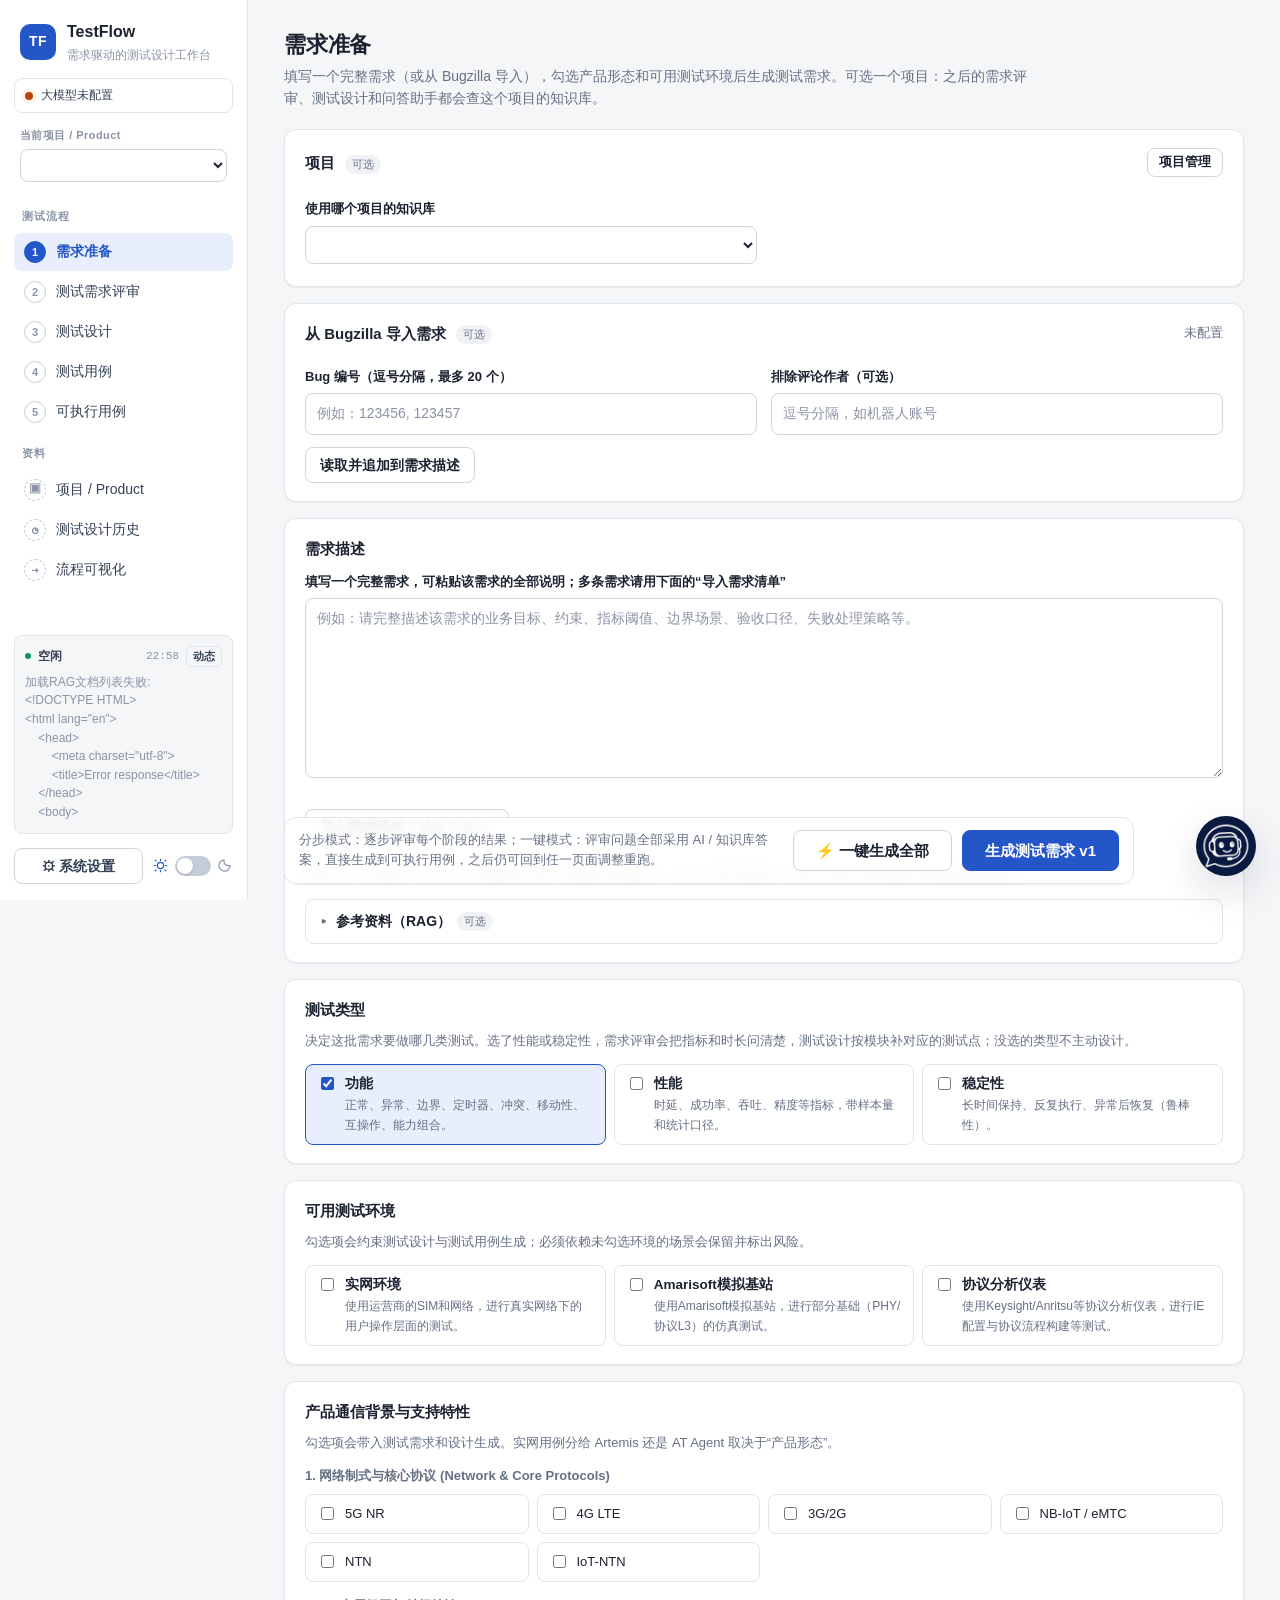
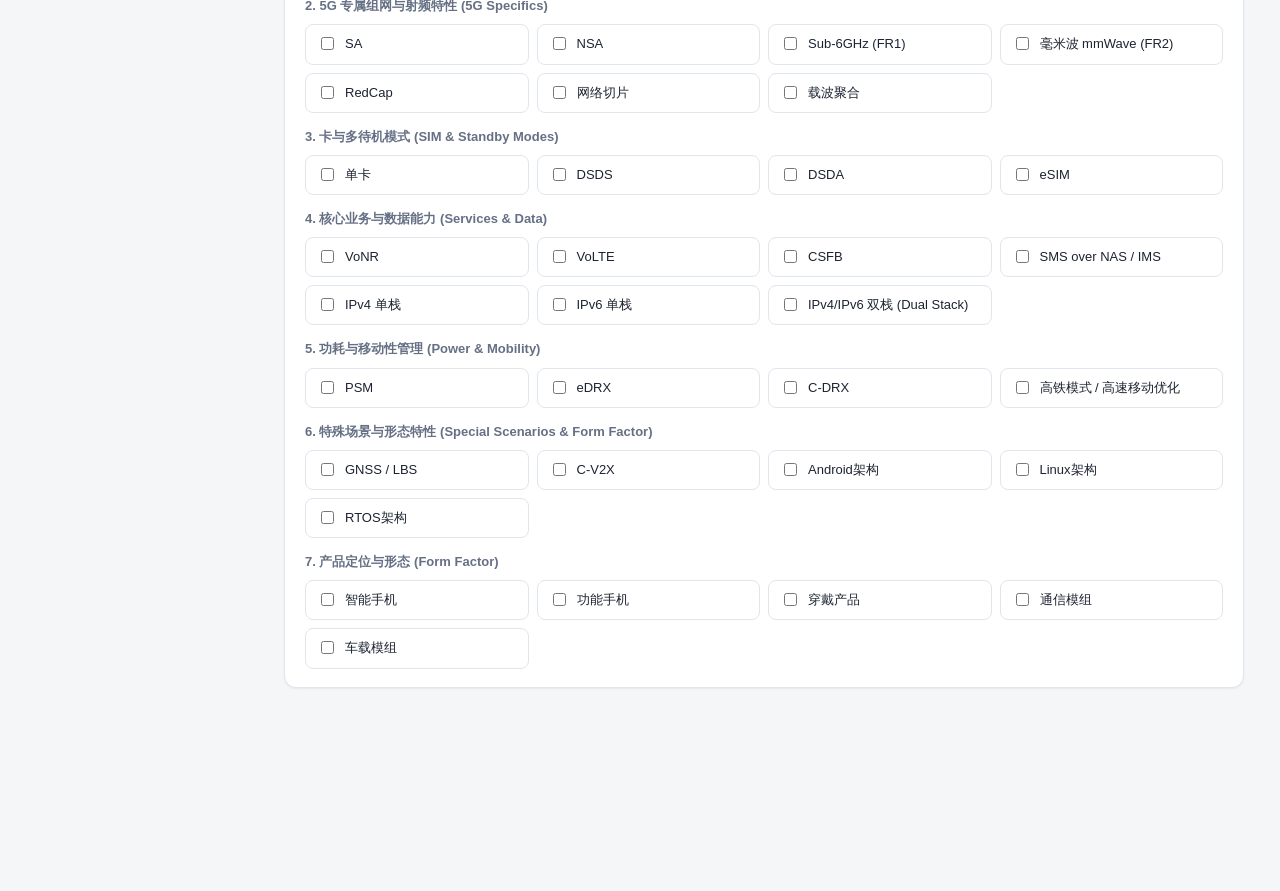
==== commit 264aa33f: "重构右下角 AI 助手：感知当前项目、按项目知识库回答、初始页展示能力边界、对话与运行动态分开 - 新增 /api/assistant/status：大模型、当前项目知识库/资料、公共知识库、后台运行" ====
--- a/static/index.html
+++ b/static/index.html
@@ -42,8 +42,13 @@
           <button class="sheet-tab" data-sheet="sheet6"><span class="step-no step-icon">⇢</span>流程可视化</button>
         </nav>
 
-        <div class="status-panel sidebar-status">
-          <div class="status-head"><span class="status-dot"></span>运行状态</div>
+        <div id="sidebarStatus" class="status-panel sidebar-status" data-state="idle">
+          <div class="status-head">
+            <span class="status-dot"></span>
+            <span id="statusStateText">空闲</span>
+            <span id="statusClock" class="status-clock"></span>
+            <button id="statusActivityBtn" class="status-link" type="button" title="在助手里查看运行动态">动态</button>
+          </div>
           <pre id="status" class="ui-pre">等待执行</pre>
         </div>
 
@@ -348,6 +353,11 @@
             </div>
             <button id="genExecCasesBtn" class="ui-btn">生成可执行用例</button>
           </header>
+          <div id="execCasesFreshness" class="exec-freshness" hidden></div>
+          <div class="card ui-card" id="execCasesDiffCard" hidden>
+            <div class="card-head"><h3>本次重新生成的变化</h3></div>
+            <div id="execCasesDiff" class="visual"></div>
+          </div>
           <div class="card ui-card">
             <div class="card-head"><h3>分流结果</h3></div>
             <div id="execCasesSummary" class="visual"></div>
@@ -483,29 +493,64 @@
       </div>
     </div>
 
-    <button id="botFab" class="bot-fab" type="button" aria-label="打开助手">
+    <button id="botFab" class="bot-fab" type="button" aria-label="打开 TestFlow 助手" title="TestFlow 助手">
       <span class="bot-halo"></span>
+      <span class="bot-busy-ring" aria-hidden="true"></span>
       <span id="botUnreadBadge" class="bot-unread hidden">0</span>
-      <img src="/static/bot.png" alt="助手" />
+      <img src="/static/bot.png" alt="" />
     </button>
 
     <section id="botPanel" class="bot-panel hidden" aria-label="TestFlow 助手">
       <header class="bot-head">
-        <div class="bot-title"><span class="bot-dot"></span>TestFlow 助手</div>
+        <div class="bot-title-wrap">
+          <div class="bot-title"><span id="botStateDot" class="bot-dot"></span>TestFlow 助手</div>
+          <div id="botSubtitle" class="bot-subtitle">只读助手：解释结果、查资料，不会改动你的数据</div>
+        </div>
         <div class="bot-head-actions">
-          <button id="botRefreshBtn" class="ui-btn ui-btn-ghost bot-head-btn" type="button" title="新对话">↻</button>
-          <button id="botCloseBtn" class="ui-btn ui-btn-ghost bot-head-btn" type="button" title="关闭">×</button>
+          <button id="botRefreshBtn" class="ui-btn ui-btn-ghost bot-head-btn" type="button" title="清空本项目的对话，回到能力介绍" aria-label="新对话">
+            <svg viewBox="0 0 24 24" aria-hidden="true"><path d="M12 5v14M5 12h14"></path></svg>
+          </button>
+          <button id="botCloseBtn" class="ui-btn ui-btn-ghost bot-head-btn" type="button" title="关闭" aria-label="关闭">
+            <svg viewBox="0 0 24 24" aria-hidden="true"><path d="M6 6l12 12M18 6 6 18"></path></svg>
+          </button>
         </div>
       </header>
-      <div class="bot-body">
+
+      <div id="botContext" class="bot-context"></div>
+
+      <div class="bot-tabs" role="tablist">
+        <button class="bot-tab active" data-bot-tab="chat" type="button" role="tab" aria-selected="true">对话</button>
+        <button class="bot-tab" data-bot-tab="activity" type="button" role="tab" aria-selected="false">运行动态<span id="botActivityCount" class="bot-tab-count hidden">0</span></button>
+      </div>
+
+      <div id="botRunning" class="bot-running hidden" role="status" aria-live="polite"></div>
+
+      <div id="botChatPane" class="bot-body" data-bot-pane="chat">
+        <div id="botWelcome" class="bot-welcome"></div>
         <div id="botMessages" class="bot-messages"></div>
       </div>
-      <footer class="bot-input-row">
-        <input id="botInput" class="ui-input bot-input" type="text" placeholder="问问测试流程或产出物…" />
-        <button id="botSendBtn" class="ui-btn bot-send" type="button" aria-label="发送">➤</button>
+      <div id="botActivityPane" class="bot-body hidden" data-bot-pane="activity">
+        <div class="bot-activity-head">
+          <span class="feature-hint">生成任务的进度、完成和需要你处理的事项都记在这里（只保留本次打开页面以来的记录）。</span>
+          <button id="botActivityClear" class="ui-btn ui-btn-ghost ui-btn-sm" type="button">清空</button>
+        </div>
+        <ol id="botActivity" class="bot-activity"></ol>
+      </div>
+
+      <footer id="botComposer" class="bot-composer">
+        <textarea id="botInput" class="ui-input bot-input" rows="1" placeholder="问问当前的需求、用例，或项目资料里的约定…"></textarea>
+        <div class="bot-composer-row">
+          <label class="bot-kb-toggle" id="botKbLabel" title="">
+            <input id="botKbToggle" type="checkbox" checked />
+            <span>查资料</span><span id="botKbScope" class="bot-kb-scope"></span>
+          </label>
+          <span class="bot-hint">Enter 发送 · Shift+Enter 换行</span>
+          <button id="botSendBtn" class="ui-btn ui-btn-sm bot-send" type="button">发送</button>
+        </div>
       </footer>
     </section>
 
     <script src="/static/app.js"></script>
+    <script src="/static/assistant.js"></script>
   </body>
 </html>
--- a/static/style.css
+++ b/static/style.css
@@ -183,6 +183,22 @@
   background: var(--warning-soft); color: color-mix(in srgb, var(--warning) 80%, var(--foreground));
 }
 
+.exec-freshness {
+  padding: 10px 14px; border-radius: var(--radius); border: 1px solid var(--border);
+  background: var(--muted); color: var(--muted-foreground); font-size: 13px; line-height: 1.6;
+}
+.exec-freshness.is-fresh {
+  border-color: color-mix(in srgb, var(--tf-success) 35%, transparent);
+  background: var(--tf-success-soft); color: color-mix(in srgb, var(--tf-success) 75%, var(--foreground));
+}
+.exec-freshness.is-stale {
+  border-color: color-mix(in srgb, var(--warning) 35%, transparent);
+  background: var(--warning-soft); color: color-mix(in srgb, var(--warning) 80%, var(--foreground));
+}
+.exec-freshness strong { color: inherit; }
+.exec-diff-headline { margin: 0 0 8px; }
+.exec-diff-list { margin: 6px 0 0; padding-left: 20px; }
+
 .action-bar {
   position: sticky; bottom: 16px; z-index: 5;
   display: flex; justify-content: flex-end; gap: 10px;
@@ -417,47 +433,201 @@
 .bot-fab img { width: 60px; height: 60px; border-radius: 50%; object-fit: cover; display: block; }
 .bot-halo { position: absolute; inset: -4px; border-radius: 50%; pointer-events: none; }
 .bot-fab.has-unread .bot-halo { animation: botHaloUnread 1.6s ease-out infinite; }
+.bot-busy-ring {
+  position: absolute; inset: -5px; border-radius: 50%; pointer-events: none; opacity: 0;
+  border: 3px solid transparent; border-top-color: var(--primary); border-right-color: var(--primary);
+}
+.bot-fab.is-busy .bot-busy-ring { opacity: 1; animation: botSpin 1s linear infinite; }
 .bot-unread {
   position: absolute; top: -4px; right: -4px; z-index: 2;
   min-width: 20px; height: 20px; padding: 0 6px;
   border-radius: 999px; background: var(--danger); color: #fff;
-  font-size: 11px; font-weight: 700; line-height: 20px; text-align: center;
+  font-size: 11px; font-weight: 700; line-height: 16px; text-align: center;
   border: 2px solid var(--background);
 }
 @keyframes botHaloUnread {
-  0% { box-shadow: 0 0 0 0 rgba(251, 191, 36, 0.6); }
-  100% { box-shadow: 0 0 0 16px rgba(251, 191, 36, 0); }
-}
+  0% { box-shadow: 0 0 0 0 color-mix(in srgb, var(--warning) 60%, transparent); }
+  100% { box-shadow: 0 0 0 16px transparent; }
+}
+@keyframes botSpin { to { transform: rotate(360deg); } }
 
 .bot-panel {
   position: fixed; right: 24px; bottom: 96px; z-index: 1250;
-  width: min(400px, calc(100vw - 32px)); height: min(600px, calc(100vh - 130px));
+  width: min(440px, calc(100vw - 32px)); height: min(680px, calc(100vh - 120px));
   display: flex; flex-direction: column;
   background: var(--card); color: var(--card-foreground);
   border: 1px solid var(--border); border-radius: 16px;
   box-shadow: var(--shadow-lg); overflow: hidden;
   animation: popIn 0.16s ease;
 }
-.bot-head { display: flex; align-items: center; justify-content: space-between; padding: 12px 14px; border-bottom: 1px solid var(--border); }
-.bot-title { display: flex; align-items: center; gap: 8px; font-weight: 650; }
-.bot-dot { width: 8px; height: 8px; border-radius: 50%; background: var(--success); }
-.bot-head-actions { display: flex; gap: 4px; }
-.bot-head-btn { width: 30px; height: 30px; padding: 0; font-size: 16px; }
-.bot-body { flex: 1; padding: 14px; overflow-y: auto; }
+.bot-head { display: flex; align-items: center; justify-content: space-between; gap: 10px; padding: 12px 12px 10px 16px; }
+.bot-title-wrap { min-width: 0; }
+.bot-title { display: flex; align-items: center; gap: 8px; font-weight: 650; font-size: 15px; }
+.bot-subtitle { margin-top: 1px; font-size: 12px; color: var(--muted-foreground); }
+.bot-dot { width: 8px; height: 8px; border-radius: 50%; background: var(--success); flex: none; }
+.bot-dot[data-state="running"] { background: var(--primary); animation: botPulse 1.2s ease-in-out infinite; }
+.bot-dot[data-state="attention"] { background: var(--warning); }
+@keyframes botPulse { 50% { box-shadow: 0 0 0 4px color-mix(in srgb, var(--primary) 25%, transparent); } }
+.bot-head-actions { display: flex; gap: 2px; }
+.bot-head-btn { width: 32px; height: 32px; padding: 0; display: grid; place-items: center; }
+.bot-head-btn svg { width: 16px; height: 16px; fill: none; stroke: currentColor; stroke-width: 2; stroke-linecap: round; }
+
+.bot-context { display: grid; gap: 8px; padding: 0 12px 10px; }
+.bot-context-row { display: flex; gap: 6px; min-width: 0; }
+.bot-chip {
+  display: inline-flex; align-items: center; gap: 6px; min-width: 0; max-width: 100%;
+  padding: 4px 9px; border-radius: 999px; border: 1px solid var(--border);
+  background: var(--muted); color: var(--foreground); font: inherit; font-size: 12px; cursor: pointer;
+}
+.bot-chip:hover { border-color: var(--input); }
+.bot-chip-project { flex: 1 1 auto; }
+.bot-chip:not(.bot-chip-project) { flex: 0 1 auto; }
+.bot-chip svg { flex: none; width: 13px; height: 13px; fill: none; stroke: currentColor; stroke-width: 2; stroke-linejoin: round; color: var(--muted-foreground); }
+.bot-chip-text { overflow: hidden; text-overflow: ellipsis; white-space: nowrap; }
+.bot-chip-dot { flex: none; width: 7px; height: 7px; border-radius: 50%; background: var(--muted-foreground); }
+.bot-chip.is-ok .bot-chip-dot { background: var(--success); }
+.bot-chip.is-warn { background: var(--warning-soft); border-color: color-mix(in srgb, var(--warning) 35%, transparent); }
+.bot-chip.is-warn .bot-chip-dot { background: var(--warning); }
+.bot-chip-project.is-ok svg { color: var(--success); }
+.bot-chip-project.is-warn svg { color: var(--warning); }
+.bot-steps { display: flex; align-items: center; gap: 4px; }
+.bot-step {
+  flex: 1; padding: 3px 0; border: 1px dashed var(--tf-line); border-radius: 6px; background: transparent;
+  color: var(--muted-foreground); font: inherit; font-size: 11.5px; cursor: pointer; text-align: center; white-space: nowrap;
+}
+.bot-step.done { border-style: solid; border-color: color-mix(in srgb, var(--success) 40%, transparent); background: var(--success-soft); color: var(--success); font-weight: 600; }
+.bot-step-sep { flex: none; width: 6px; height: 1px; background: var(--tf-line); }
+
+.bot-tabs { display: flex; gap: 4px; padding: 0 12px; border-bottom: 1px solid var(--border); }
+.bot-tab {
+  display: inline-flex; align-items: center; gap: 6px; padding: 8px 10px; margin-bottom: -1px;
+  border: 0; border-bottom: 2px solid transparent; background: transparent;
+  color: var(--muted-foreground); font: inherit; font-size: 13px; font-weight: 600; cursor: pointer;
+}
+.bot-tab.active { color: var(--primary); border-bottom-color: var(--primary); }
+.bot-tab-count { min-width: 18px; padding: 0 5px; border-radius: 999px; background: var(--danger); color: #fff; font-size: 11px; line-height: 18px; text-align: center; }
+
+.bot-running {
+  display: flex; align-items: center; gap: 10px; padding: 8px 14px;
+  background: var(--primary-soft); border-bottom: 1px solid var(--border); font-size: 12.5px;
+}
+.bot-running-text { flex: 1; min-width: 0; display: grid; }
+.bot-running-text strong { font-size: 12.5px; }
+.bot-running-text span { color: var(--muted-foreground); overflow: hidden; text-overflow: ellipsis; white-space: nowrap; }
+.bot-running-time { font-family: var(--mono); font-size: 12px; color: var(--primary); }
+.bot-spinner { flex: none; width: 16px; height: 16px; border-radius: 50%; border: 2px solid color-mix(in srgb, var(--primary) 25%, transparent); border-top-color: var(--primary); animation: botSpin 0.8s linear infinite; }
+.bot-attn-icon { flex: none; width: 18px; height: 18px; border-radius: 50%; display: grid; place-items: center; background: var(--warning); color: var(--card); font-size: 12px; font-weight: 800; }
+.bot-running:has(.bot-attn-icon) { background: var(--warning-soft); }
+
+.bot-body { flex: 1; min-height: 0; padding: 14px; overflow-y: auto; }
 .bot-messages { display: flex; flex-direction: column; gap: 10px; }
+.bot-messages:empty { display: none; }
 .bot-msg {
-  max-width: 85%; padding: 9px 12px; border-radius: 12px;
-  background: var(--muted); font-size: 13.5px; line-height: 1.55;
-  white-space: pre-wrap; word-break: break-word;
-}
-.bot-msg-user { margin-left: auto; background: var(--primary); color: var(--primary-foreground); border-bottom-right-radius: 4px; }
-.bot-msg-assistant { margin-right: auto; border-bottom-left-radius: 4px; }
-.bot-msg-system { max-width: 100%; margin: 0 auto; font-size: 12.5px; background: var(--muted); border: 1px solid var(--border); }
-.bot-msg-system.action-needed { background: var(--warning-soft); border-color: color-mix(in srgb, var(--warning) 40%, transparent); }
-.bot-chip, .bot-note { text-align: center; color: var(--muted-foreground); font-size: 12px; }
-.bot-input-row { display: grid; grid-template-columns: 1fr 40px; gap: 8px; padding: 10px 12px; border-top: 1px solid var(--border); }
-.bot-input { border-radius: 999px; padding: 9px 14px; }
-.bot-send { width: 40px; height: 40px; padding: 0; border-radius: 50%; font-size: 16px; }
+  max-width: 88%; padding: 9px 12px; border-radius: 12px;
+  background: var(--muted); font-size: 13.5px; line-height: 1.6; word-break: break-word;
+}
+.bot-msg-user { margin-left: auto; background: var(--primary); color: var(--primary-foreground); border-bottom-right-radius: 4px; white-space: pre-wrap; }
+.bot-msg-assistant { margin-right: auto; border-bottom-left-radius: 4px; position: relative; }
+.bot-msg-assistant.is-error { background: var(--danger-soft); color: var(--danger); }
+.bot-msg-pending { display: flex; align-items: center; gap: 8px; color: var(--muted-foreground); font-size: 12.5px; }
+.bot-md p { margin: 0 0 6px; }
+.bot-md p:last-child, .bot-md ul:last-child, .bot-md ol:last-child { margin-bottom: 0; }
+.bot-md ul, .bot-md ol { margin: 2px 0 6px; padding-left: 20px; }
+.bot-md li { margin: 1px 0; }
+.bot-md .bot-h { margin: 6px 0 3px; font-weight: 700; }
+.bot-md code { background: color-mix(in srgb, var(--card) 70%, transparent); }
+.bot-code { margin: 6px 0; padding: 8px 10px; border-radius: 6px; background: var(--card); border: 1px solid var(--border); overflow-x: auto; font-size: 12px; }
+.bot-code code { background: transparent; padding: 0; }
+.bot-ref { display: inline-block; padding: 0 5px; border-radius: 4px; background: var(--primary-soft); color: var(--primary); font-size: 11.5px; font-weight: 600; cursor: help; }
+.bot-sources { display: flex; flex-wrap: wrap; gap: 4px; margin-top: 8px; padding-top: 7px; border-top: 1px dashed var(--border); }
+.bot-source { padding: 1px 7px; border-radius: 999px; font-size: 11px; background: var(--card); color: var(--muted-foreground); border: 1px solid var(--border); }
+.bot-source.is-ok { color: var(--success); border-color: color-mix(in srgb, var(--success) 35%, transparent); }
+.bot-source.is-error { color: var(--danger); border-color: color-mix(in srgb, var(--danger) 35%, transparent); }
+.bot-source.is-not_configured { border-style: dashed; }
+.bot-refs { margin-top: 6px; font-size: 12px; }
+.bot-refs summary { cursor: pointer; color: var(--muted-foreground); }
+.bot-refs ul { margin: 4px 0 0; padding-left: 4px; list-style: none; }
+.bot-refs li { margin: 2px 0; color: var(--muted-foreground); }
+.bot-msg-actions { margin-top: 8px; }
+.bot-copy {
+  position: absolute; right: 6px; bottom: -18px; padding: 0 4px; border: 0; background: transparent;
+  color: var(--muted-foreground); font: inherit; font-size: 11px; cursor: pointer; opacity: 0; transition: opacity .15s;
+}
+.bot-msg-assistant:hover .bot-copy, .bot-copy:focus { opacity: 1; }
+.bot-msg-assistant:has(.bot-copy) { margin-bottom: 12px; }
+.bot-note { text-align: center; color: var(--muted-foreground); font-size: 12px; }
+.bot-typing { display: inline-flex; gap: 3px; }
+.bot-typing i { width: 5px; height: 5px; border-radius: 50%; background: var(--muted-foreground); animation: botTyping 1.2s infinite ease-in-out; }
+.bot-typing i:nth-child(2) { animation-delay: .15s; }
+.bot-typing i:nth-child(3) { animation-delay: .3s; }
+@keyframes botTyping { 0%, 80%, 100% { opacity: .25; transform: none; } 40% { opacity: 1; transform: translateY(-2px); } }
+
+/* 欢迎页：能力与边界 */
+.bot-welcome { display: grid; gap: 10px; }
+.bot-banner {
+  display: flex; align-items: center; justify-content: space-between; gap: 10px; padding: 8px 10px; border-radius: 10px;
+  background: var(--warning-soft); color: color-mix(in srgb, var(--warning) 80%, var(--foreground)); font-size: 12.5px;
+  border: 1px solid color-mix(in srgb, var(--warning) 35%, transparent);
+}
+.bot-hello { display: flex; gap: 10px; align-items: flex-start; }
+.bot-hello img { flex: none; width: 36px; height: 36px; border-radius: 50%; background: #0a1940; }
+.bot-hello strong { font-size: 14px; }
+.bot-hello p { margin: 2px 0 0; color: var(--muted-foreground); font-size: 12.5px; line-height: 1.5; }
+.bot-section-title { margin-top: 4px; font-size: 11px; font-weight: 700; letter-spacing: .06em; color: var(--muted-foreground); }
+.bot-caps { display: grid; gap: 6px; }
+.bot-cap { display: flex; gap: 10px; padding: 9px 10px; border: 1px solid var(--border); border-radius: 10px; background: var(--card); }
+.bot-cap-icon { flex: none; width: 26px; height: 26px; border-radius: 7px; display: grid; place-items: center; background: var(--primary-soft); color: var(--primary); font-weight: 700; font-size: 13px; }
+.bot-cap-body { min-width: 0; display: grid; gap: 1px; font-size: 12.5px; }
+.bot-cap-body strong { font-size: 13px; }
+.bot-cap-body > span { color: var(--muted-foreground); line-height: 1.45; }
+.bot-cap-status { margin-top: 4px; display: flex; flex-wrap: wrap; align-items: center; gap: 6px; }
+.bot-pill { padding: 1px 7px; border-radius: 999px; font-size: 11.5px; background: var(--muted); color: var(--muted-foreground); }
+.bot-pill.ok { background: var(--success-soft); color: var(--success); }
+.bot-pill.warn { background: var(--warning-soft); color: var(--warning); }
+.bot-link { padding: 0; border: 0; background: none; color: var(--primary); font: inherit; font-size: 12px; cursor: pointer; }
+.bot-link:hover { text-decoration: underline; }
+.bot-suggestions { display: flex; flex-wrap: wrap; gap: 6px; }
+.bot-suggestion {
+  padding: 6px 10px; border-radius: 999px; border: 1px solid var(--input); background: var(--card);
+  color: var(--foreground); font: inherit; font-size: 12.5px; cursor: pointer; text-align: left;
+}
+.bot-suggestion:hover { border-color: var(--primary); color: var(--primary); }
+.bot-limits { border: 1px solid var(--border); border-radius: 10px; padding: 0 10px; background: var(--muted); }
+.bot-limits summary { padding: 8px 0; cursor: pointer; font-size: 12.5px; font-weight: 600; }
+.bot-limits ul { margin: 0 0 8px; padding-left: 18px; font-size: 12px; color: var(--muted-foreground); line-height: 1.55; }
+.bot-limits li { margin: 3px 0; }
+.bot-limits strong { color: var(--foreground); font-weight: 600; }
+
+/* 运行动态 */
+.bot-activity-head { display: flex; align-items: flex-start; justify-content: space-between; gap: 8px; margin-bottom: 8px; }
+.bot-activity-head .feature-hint { margin: 0; font-size: 12px; }
+.bot-activity { list-style: none; margin: 0; padding: 0; display: grid; gap: 2px; }
+.bot-activity-item { display: grid; grid-template-columns: 62px 1fr; gap: 8px; padding: 6px 8px 6px 10px; border-left: 3px solid var(--border); border-radius: 0 6px 6px 0; font-size: 12.5px; }
+.bot-activity-item time { font-family: var(--mono); font-size: 11.5px; color: var(--muted-foreground); padding-top: 1px; }
+.bot-activity-item.is-success { border-left-color: var(--success); }
+.bot-activity-item.is-action { border-left-color: var(--warning); background: var(--warning-soft); }
+.bot-activity-item.is-error { border-left-color: var(--danger); background: var(--danger-soft); }
+.bot-activity-empty { padding: 20px 8px; text-align: center; color: var(--muted-foreground); font-size: 12.5px; }
+
+/* 输入区 */
+.bot-composer { padding: 10px 12px 10px; border-top: 1px solid var(--border); display: grid; gap: 6px; }
+.bot-input { resize: none; min-height: 40px; max-height: 140px; padding: 9px 12px; border-radius: 10px; line-height: 1.5; font-size: 13.5px; }
+.bot-composer-row { display: flex; align-items: center; gap: 10px; }
+.bot-kb-toggle { display: inline-flex; align-items: center; gap: 5px; margin: 0; font-size: 12px; font-weight: 500; color: var(--muted-foreground); cursor: pointer; white-space: nowrap; }
+.bot-kb-toggle input { width: auto; margin: 0; accent-color: var(--primary); }
+.bot-kb-scope { color: var(--muted-foreground); }
+.bot-hint { flex: 1; text-align: right; font-size: 11px; color: color-mix(in srgb, var(--muted-foreground) 80%, transparent); white-space: nowrap; overflow: hidden; text-overflow: ellipsis; }
+.bot-send { flex: none; min-width: 64px; }
+
+/* 侧栏运行状态 */
+.sidebar-status[data-state="running"] .status-dot { background: var(--primary); animation: botPulse 1.2s ease-in-out infinite; }
+.sidebar-status[data-state="attention"] { border-color: color-mix(in srgb, var(--warning) 45%, transparent); background: var(--warning-soft); }
+.sidebar-status[data-state="attention"] .status-dot { background: var(--warning); }
+.sidebar-status[data-state="idle"] .status-dot { background: var(--success); }
+.status-clock { margin-left: auto; font-family: var(--mono); font-size: 11px; font-weight: 500; color: var(--sidebar-muted); }
+.status-link { padding: 1px 6px; border: 1px solid var(--sidebar-border); border-radius: 5px; background: transparent; color: var(--sidebar-foreground); font: inherit; font-size: 11px; cursor: pointer; }
+.status-link:hover { background: var(--sidebar-hover); }
+.status-clock:empty + .status-link { margin-left: auto; }
 
 /* ---------- project ---------- */
 .project-switch { display: grid; gap: 5px; padding: 0 6px; }
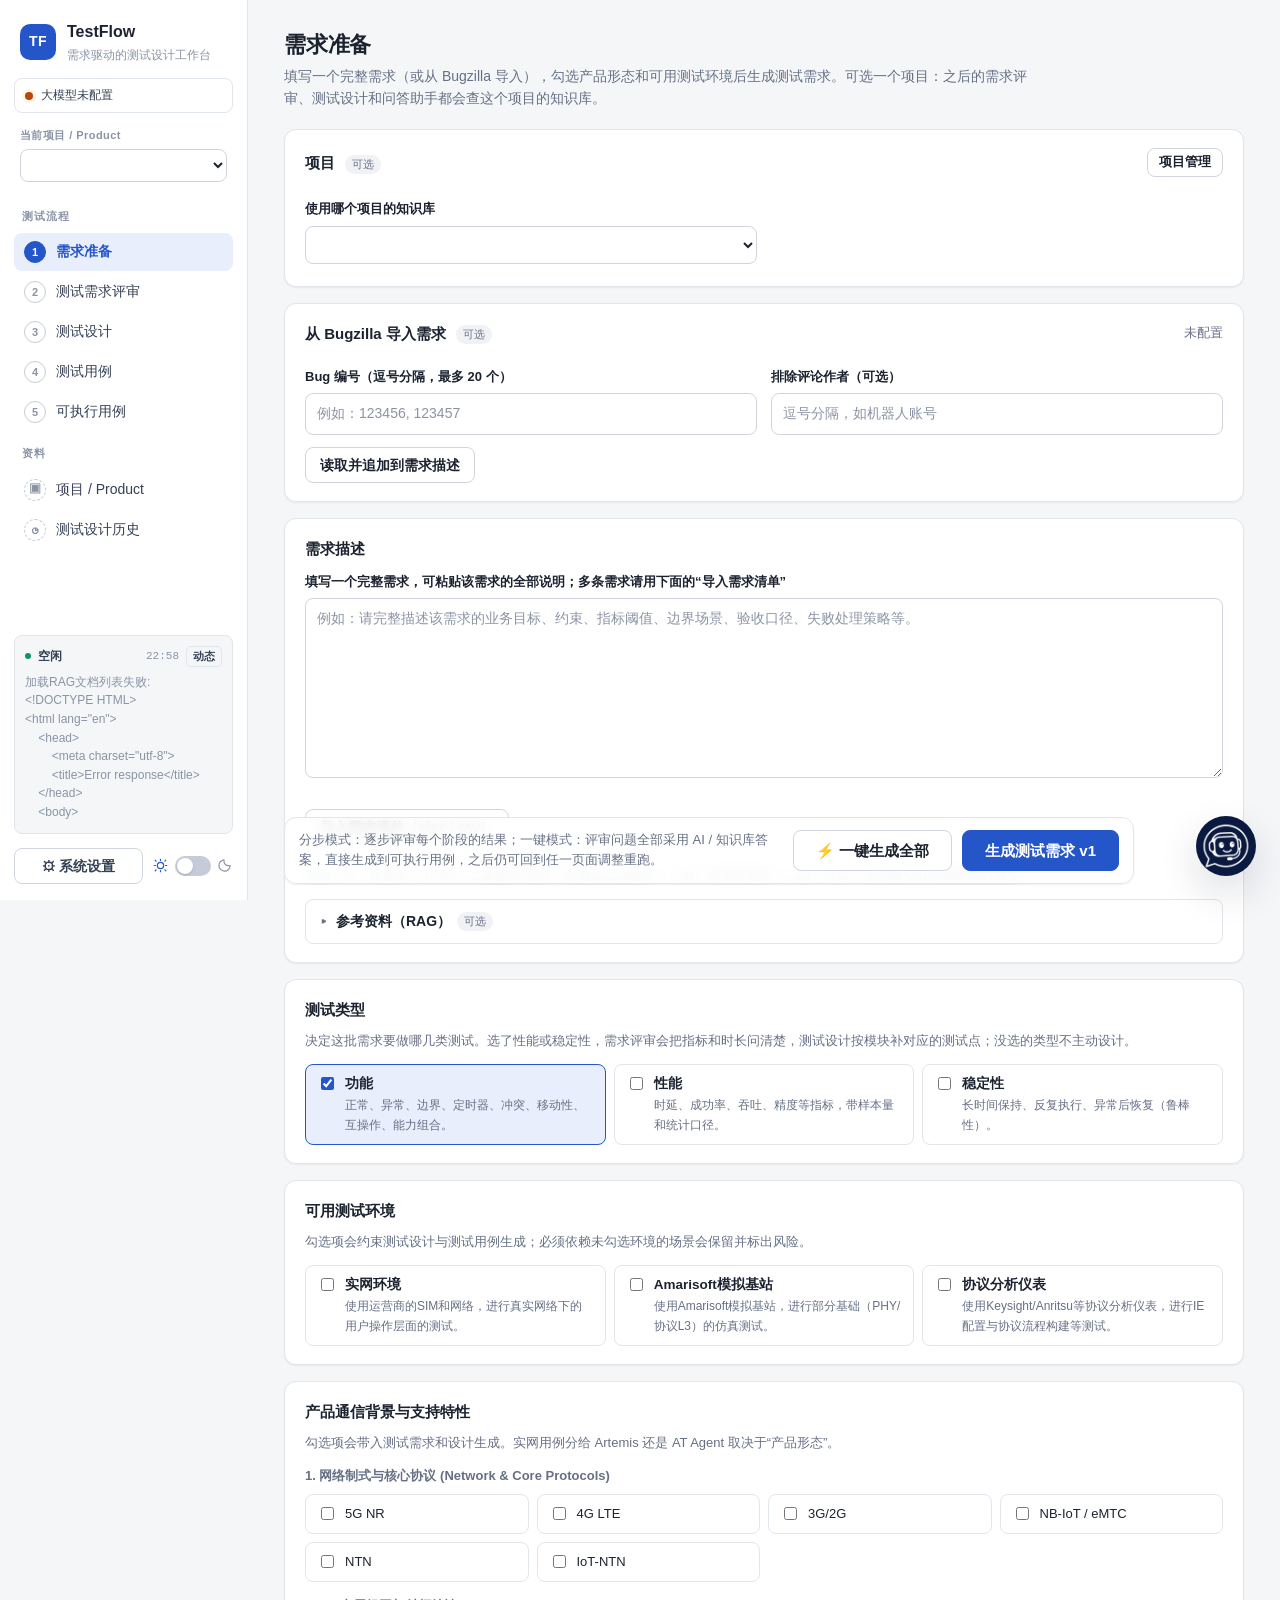
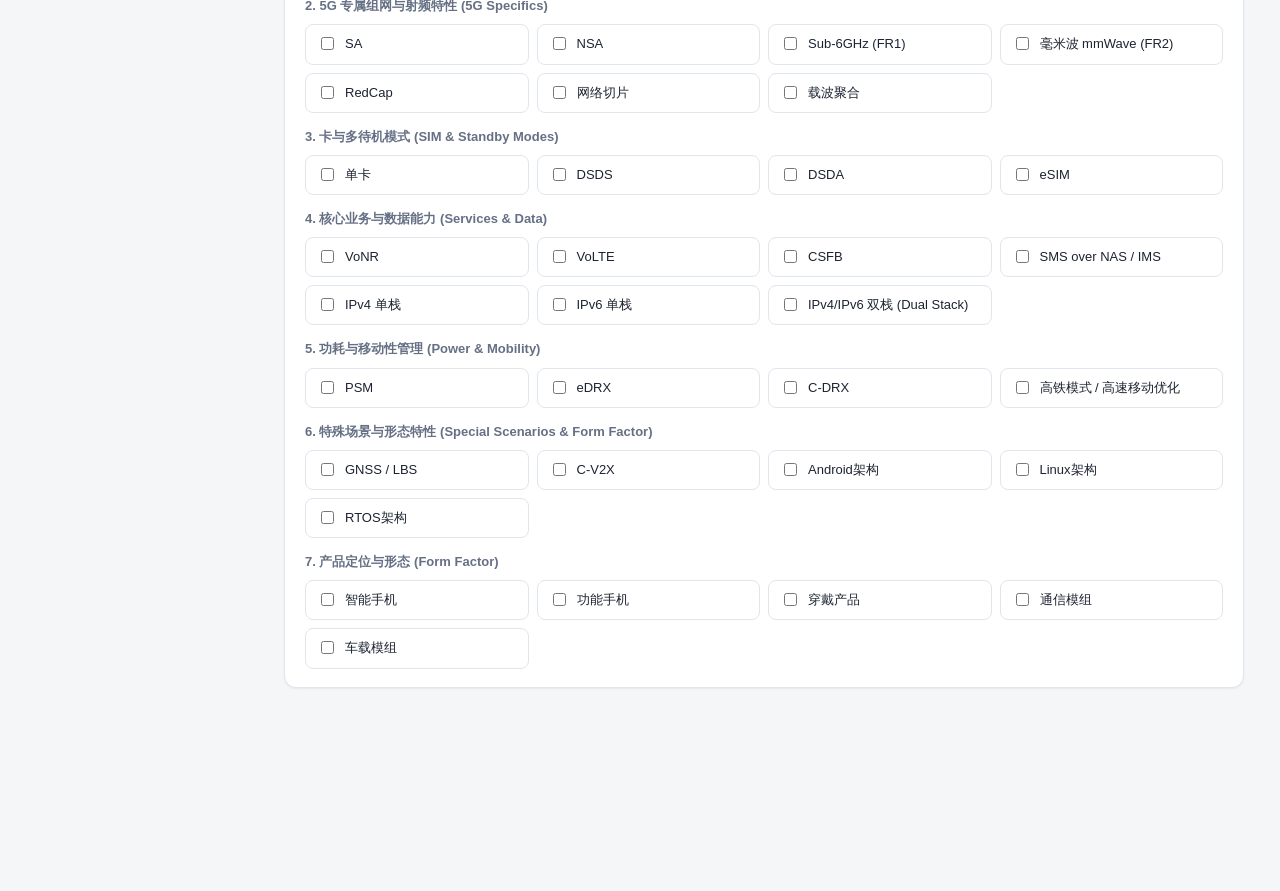
==== commit ba690bb6: "清理无效模块并修复需求清单恢复等问题 - 去掉“流程可视化”页及接口、只为它存在的整链流程和 AssembleResultNode - 去掉遗留的 9 个通用动作词表 / 断言词表 / 平台能力，不再" ====
--- a/static/index.html
+++ b/static/index.html
@@ -39,7 +39,6 @@
           <div class="nav-group-label">资料</div>
           <button class="sheet-tab" data-sheet="sheet9"><span class="step-no step-icon">▣</span>项目 / Product</button>
           <button class="sheet-tab" data-sheet="sheet8"><span class="step-no step-icon">◷</span>测试设计历史</button>
-          <button class="sheet-tab" data-sheet="sheet6"><span class="step-no step-icon">⇢</span>流程可视化</button>
         </nav>
 
         <div id="sidebarStatus" class="status-panel sidebar-status" data-state="idle">
@@ -372,23 +371,6 @@
           </div>
         </section>
 
-        <section class="sheet" id="sheet6">
-          <header class="page-head">
-            <div>
-              <h2>流程可视化</h2>
-              <p>流水线节点关系与各节点使用的 Prompt 模板。</p>
-            </div>
-            <button id="refreshFlowVizBtn" class="ui-btn ui-btn-secondary">刷新</button>
-          </header>
-          <div class="card ui-card">
-            <div id="flowVizCanvas" class="flow-viz-canvas"></div>
-          </div>
-          <div class="card ui-card">
-            <div class="card-head"><h3>Prompt 角色映射</h3></div>
-            <div id="flowPromptRoles" class="visual"></div>
-            <details class="raw-json"><summary>Mermaid 源码</summary><pre id="flowMermaid" class="ui-pre flow-mermaid"></pre></details>
-          </div>
-        </section>
       </section>
     </main>
 
--- a/static/style.css
+++ b/static/style.css
@@ -309,13 +309,6 @@
 .visual tbody tr:hover td, .ui-table tbody tr:hover td { background: color-mix(in srgb, var(--primary) 4%, transparent); }
 
 .feature-hint { display: block; margin-top: 4px; color: var(--muted-foreground); font-size: 13px; line-height: 1.5; }
-.mini-label { margin: 0 0 4px; font-size: 12px; color: var(--muted-foreground); }
-
-.matrix-card { border: 1px solid var(--border); border-radius: var(--radius-sm); padding: 12px 14px; margin-bottom: 10px; background: var(--card); }
-.matrix-card h4 { margin: 0 0 6px; }
-
-.rag-doc-list { margin: 0; padding-left: 18px; }
-.rag-doc-list li { margin: 3px 0; color: var(--muted-foreground); }
 
 .oq-item { border: 1px solid var(--border); border-radius: var(--radius-sm); padding: 10px 12px; margin-bottom: 8px; background: var(--card); }
 .oq-item input { margin-top: 8px; }
@@ -361,20 +354,6 @@
 .design-history-meta-card strong { display: block; margin-bottom: 4px; font-size: 12px; color: var(--muted-foreground); }
 .design-history-detail-panel .row-head { flex-wrap: wrap; margin-bottom: 6px; }
 
-/* flow visualization */
-.flow-viz-canvas {
-  width: 100%; height: 440px; position: relative; overflow: hidden;
-  border-radius: var(--radius-sm);
-  background:
-    radial-gradient(circle, color-mix(in srgb, var(--muted-foreground) 22%, transparent) 1px, transparent 1px) 0 0 / 18px 18px,
-    var(--card);
-}
-.flow-viz-canvas svg { width: 100%; height: 100%; display: block; }
-.flow-mermaid { max-height: 240px; }
-
-.split-editor { display: grid; grid-template-columns: 1fr 1fr; gap: 10px; align-items: start; }
-.structured-panel { border: 1px solid var(--border); border-radius: var(--radius-sm); padding: 10px; background: var(--muted); max-height: 520px; overflow: auto; }
-.list-row { display: grid; grid-template-columns: 1fr auto; gap: 8px; margin-bottom: 6px; }
 .settings-section { margin-top: 14px; border-top: 1px solid var(--border); padding-top: 12px; }
 .settings-section h4 { margin: 0 0 8px; }
 
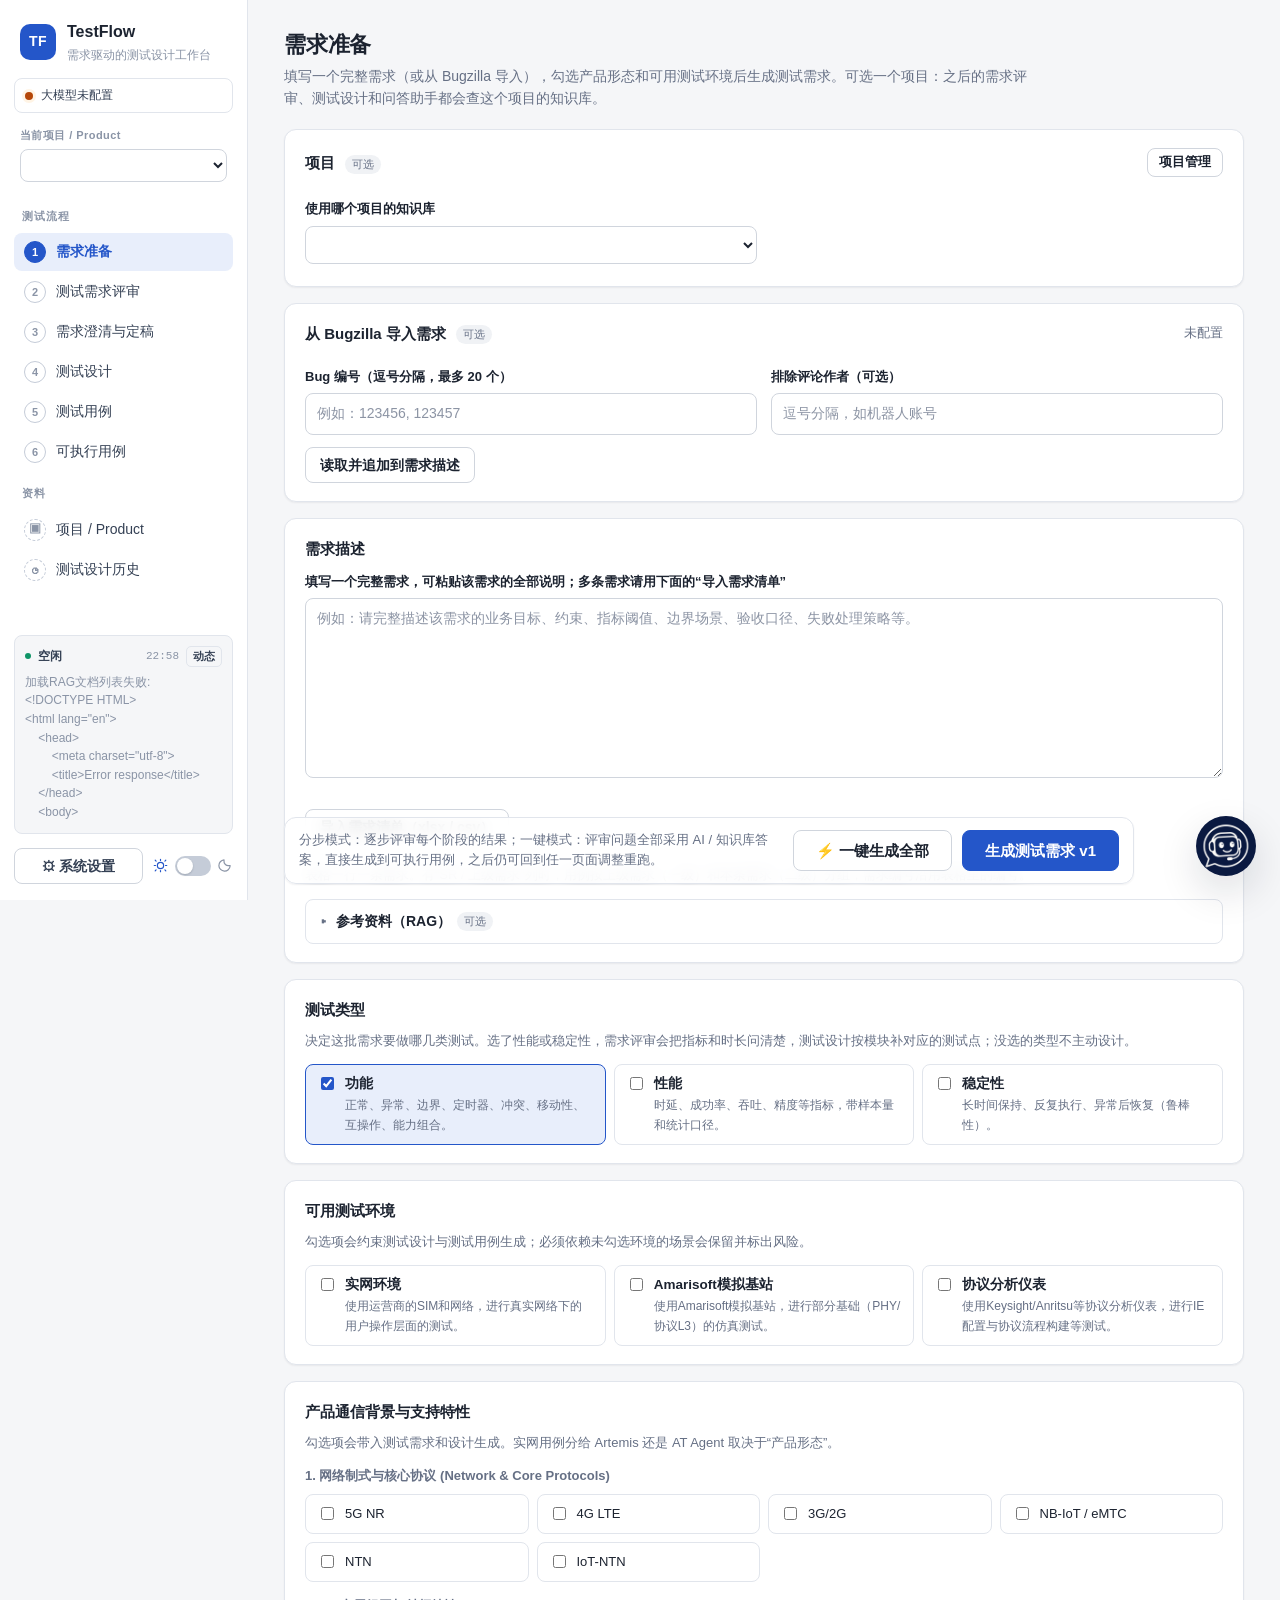
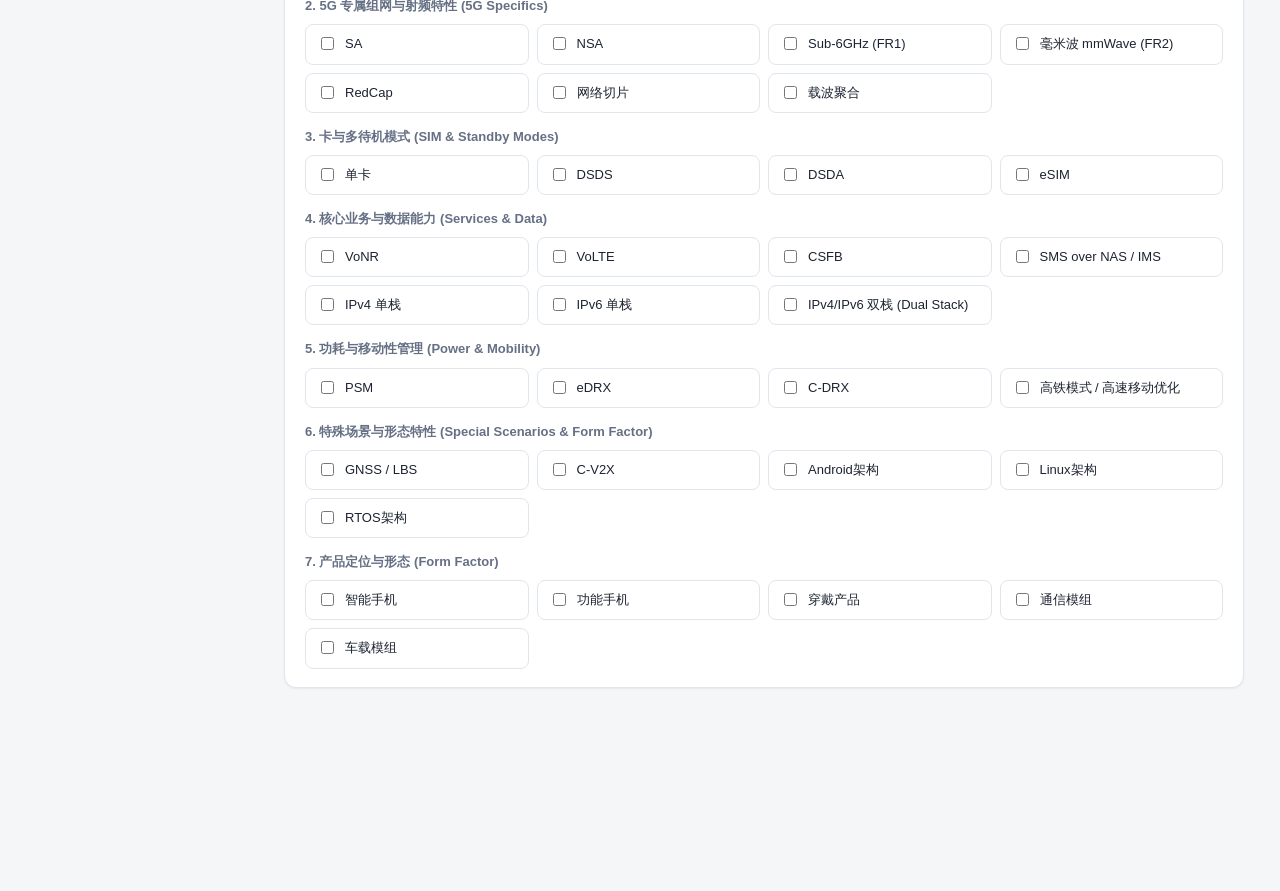
==== commit 52405bf9: "Add requirement clarification and freeze step before test design - Clarification page between requir" ====
--- a/static/index.html
+++ b/static/index.html
@@ -33,9 +33,10 @@
           <div class="nav-group-label">测试流程</div>
           <button class="sheet-tab active" data-sheet="sheet1"><span class="step-no">1</span>需求准备</button>
           <button class="sheet-tab" data-sheet="sheet2"><span class="step-no">2</span>测试需求评审</button>
-          <button class="sheet-tab" data-sheet="sheet3"><span class="step-no">3</span>测试设计</button>
-          <button class="sheet-tab" data-sheet="sheet4"><span class="step-no">4</span>测试用例</button>
-          <button class="sheet-tab" data-sheet="sheet5"><span class="step-no">5</span>可执行用例</button>
+          <button class="sheet-tab" data-sheet="sheetClarify"><span class="step-no">3</span>需求澄清与定稿<span id="clarifyTabBadge" class="tab-badge hidden"></span></button>
+          <button class="sheet-tab" data-sheet="sheet3"><span class="step-no">4</span>测试设计</button>
+          <button class="sheet-tab" data-sheet="sheet4"><span class="step-no">5</span>测试用例</button>
+          <button class="sheet-tab" data-sheet="sheet5"><span class="step-no">6</span>可执行用例</button>
           <div class="nav-group-label">资料</div>
           <button class="sheet-tab" data-sheet="sheet9"><span class="step-no step-icon">▣</span>项目 / Product</button>
           <button class="sheet-tab" data-sheet="sheet8"><span class="step-no step-icon">◷</span>测试设计历史</button>
@@ -67,6 +68,7 @@
       </aside>
 
       <section class="main-content">
+        <div id="runProgress" class="run-progress hidden" aria-live="polite"></div>
         <section class="sheet active" id="sheet1">
           <header class="page-head">
             <div>
@@ -193,6 +195,78 @@
           </div>
           <div class="action-bar">
             <button id="regenReqBtn" class="ui-btn ui-btn-secondary">再次生成（下一轮）</button>
+            <button id="goClarifyBtn" class="ui-btn">需求澄清与定稿 →</button>
+          </div>
+        </section>
+
+        <section class="sheet" id="sheetClarify">
+          <header class="page-head">
+            <div>
+              <h2>需求澄清与定稿</h2>
+              <p>测试设计之前把需求本身的问题清掉：字段是否存在、位置和取值是否合规（按 3GPP ASN.1 核对）、需求之间是否矛盾、措辞有没有歧义，再逐条确认 AI 对需求的理解。定稿后才进入测试设计。</p>
+            </div>
+          </header>
+          <div class="card ui-card">
+            <div class="card-head"><h3>澄清状态</h3><button id="clarifyRefreshBtn" class="ui-btn ui-btn-sm ui-btn-secondary" type="button">刷新</button></div>
+            <div id="clarifySummary" class="visual"><em>先完成测试需求评审</em></div>
+          </div>
+          <div class="card ui-card">
+            <div class="card-head">
+              <h3>澄清单</h3>
+              <div class="btn-row compact-row">
+                <button id="clarifyExportBtn" class="ui-btn ui-btn-sm ui-btn-secondary" type="button" title="导出给需求方离线填写">导出 Excel</button>
+                <button id="clarifyImportBtn" class="ui-btn ui-btn-sm ui-btn-secondary" type="button" title="导入需求方回填的 Excel，按编号对回">导入回填</button>
+                <input id="clarifyImportFile" type="file" accept=".xlsx" hidden />
+              </div>
+            </div>
+            <div class="clarify-filters">
+              <select id="clarifyStatusFilter" class="ui-input">
+                <option value="todo">待处理（待回答）</option>
+                <option value="blocking">只看阻塞的</option>
+                <option value="all">全部</option>
+                <option value="resolved_by_spec">规范已定</option>
+                <option value="resolved_by_owner">需求方已答</option>
+                <option value="waived">已豁免</option>
+              </select>
+              <select id="clarifyKindFilter" class="ui-input"><option value="">全部类型</option></select>
+              <input id="clarifySearch" class="ui-input" type="search" placeholder="按需求ID / 字段 / 关键字筛选" />
+            </div>
+            <div id="clarifyTable" class="visual"></div>
+            <div class="btn-row">
+              <input id="clarifyAnswerBy" class="ui-input clarify-by" type="text" placeholder="回答人（必填，记入澄清记录）" />
+              <button id="clarifyApplyBtn" class="ui-btn" type="button">提交回答并核对</button>
+              <span class="feature-hint">提交后系统按规范再核对一遍回答（字段名、位置、取值能否编码），不通过的退回并写明原因。</span>
+            </div>
+            <div id="clarifyResult" class="visual"></div>
+          </div>
+          <div class="card ui-card">
+            <div class="card-head"><h3>需求改动（改前 / 改后）</h3><span class="feature-hint">回答和规范结论写回需求的地方；需求原文 source_text 不改</span></div>
+            <div id="clarifyChanges" class="visual"><em>暂无改动</em></div>
+            <div id="clarifyImpact" class="visual"></div>
+          </div>
+          <div class="card ui-card">
+            <div class="card-head">
+              <h3>理解确认</h3>
+              <div class="btn-row compact-row">
+                <label class="inline-check"><input id="clarifyCardsTodo" type="checkbox" checked /> 只看未确认的</label>
+                <button id="clarifyConfirmVisibleBtn" class="ui-btn ui-btn-sm ui-btn-secondary" type="button">确认当前列出的全部</button>
+              </div>
+            </div>
+            <p class="feature-hint">AI 把每条需求按“前提 / 触发 / 期望 / 配置 / 判据”复述一遍。理解对就勾选；不对就在备注里写清楚，并回到澄清单或修改需求。需求被澄清修改后要重新确认。</p>
+            <div id="clarifyCards" class="visual"></div>
+          </div>
+          <div class="card ui-card">
+            <div class="card-head"><h3>规范核对范围</h3></div>
+            <div id="clarifyCoverage" class="visual"></div>
+            <div class="btn-row compact-row">
+              <input id="clarifySpecTableFile" type="file" accept=".json,.csv" hidden />
+              <button id="clarifySpecTableBtn" class="ui-btn ui-btn-sm ui-btn-secondary" type="button" title="JSON / CSV：spec, name, values 或 min/max">上传规范取值表（NAS / MAC …）</button>
+            </div>
+          </div>
+          <div class="action-bar">
+            <input id="clarifyConfirmer" class="ui-input clarify-by" type="text" placeholder="定稿确认人" />
+            <input id="clarifyFreezeNote" class="ui-input" type="text" placeholder="定稿备注（可选）" />
+            <button id="clarifyFreezeBtn" class="ui-btn ui-btn-secondary" type="button">定稿</button>
             <button id="genDesignBtn" class="ui-btn">生成测试设计稿 →</button>
           </div>
         </section>
@@ -534,5 +608,6 @@
 
     <script src="/static/app.js"></script>
     <script src="/static/assistant.js"></script>
+    <script src="/static/clarify.js"></script>
   </body>
 </html>
--- a/static/style.css
+++ b/static/style.css
@@ -698,3 +698,154 @@
 .warn-text { color: #b45309; }
 .review-notes { margin: 4px 0 0; padding-left: 18px; font-size: 13px; color: var(--muted-foreground); }
 .review-notes li { margin: 2px 0; }
+
+/* ---------- run progress: 阶段流程条 / 侧栏状态 ---------- */
+.run-progress {
+  position: sticky; top: 12px; z-index: 30;
+  margin: 0 0 20px; padding: 14px 18px 16px;
+  background: var(--card); border: 1px solid var(--border); border-radius: var(--radius);
+  box-shadow: var(--shadow-lg);
+}
+.run-progress.hidden { display: none; }
+.run-progress.is-collapsed { padding-bottom: 12px; }
+.run-progress.is-failed { border-color: color-mix(in srgb, var(--danger) 45%, var(--border)); }
+.run-progress.is-done { border-color: color-mix(in srgb, var(--success) 40%, var(--border)); }
+.run-head { display: flex; align-items: center; gap: 10px; flex-wrap: wrap; }
+.run-title { font-weight: 700; font-size: 14.5px; }
+.run-chip { font-size: 12px; font-weight: 600; padding: 2px 9px; border-radius: 999px; background: var(--primary-soft); color: var(--primary); }
+.run-chip.is-done { background: var(--success-soft); color: var(--success); }
+.run-chip.is-failed { background: var(--danger-soft); color: var(--danger); }
+.run-elapsed { font-size: 12px; color: var(--muted-foreground); font-variant-numeric: tabular-nums; }
+.run-actions { margin-left: auto; display: flex; gap: 4px; }
+.run-icon-btn {
+  width: 26px; height: 26px; padding: 0; border: 1px solid var(--border); border-radius: 6px;
+  background: transparent; color: var(--muted-foreground); cursor: pointer; font-size: 14px; line-height: 1;
+}
+.run-icon-btn:hover { background: var(--muted); color: var(--foreground); }
+
+.run-stepper { list-style: none; margin: 14px 0 0; padding: 0; display: flex; gap: 0; }
+.run-step { position: relative; flex: 1 1 0; min-width: 0; display: flex; flex-direction: column; align-items: flex-start; gap: 7px; padding-right: 14px; }
+.run-step:not(:last-child)::after {
+  content: ""; position: absolute; top: 13px; left: 36px; right: 8px; height: 2px;
+  background: var(--border); border-radius: 2px;
+}
+.run-step.is-done:not(:last-child)::after { background: var(--success); }
+.run-step.is-running:not(:last-child)::after { background: linear-gradient(90deg, var(--primary), var(--border)); }
+.run-step-icon {
+  position: relative; z-index: 1; flex: none; width: 28px; height: 28px; border-radius: 50%;
+  display: grid; place-items: center; font-size: 12.5px; font-weight: 700;
+  background: var(--card); border: 2px solid var(--border); color: var(--muted-foreground);
+}
+.is-running > .run-step-icon { border-color: var(--primary); color: var(--primary); box-shadow: 0 0 0 4px var(--primary-soft); }
+.is-done > .run-step-icon { border-color: var(--success); background: var(--success); color: #fff; }
+.is-failed > .run-step-icon { border-color: var(--danger); background: var(--danger); color: #fff; }
+.run-step-text { display: flex; flex-direction: column; min-width: 0; max-width: 100%; }
+.run-step-label { font-weight: 650; font-size: 13px; white-space: nowrap; }
+.run-step.is-pending .run-step-label { color: var(--muted-foreground); font-weight: 550; }
+.run-step-sub { font-size: 12px; color: var(--muted-foreground); line-height: 1.4; overflow-wrap: anywhere; }
+.run-step.is-running .run-step-sub { color: var(--primary); }
+.run-step.is-failed .run-step-sub { color: var(--danger); }
+.run-step.is-link { cursor: pointer; }
+.run-step.is-link:hover .run-step-label { color: var(--primary); text-decoration: underline; }
+
+.run-spin {
+  width: 12px; height: 12px; border-radius: 50%;
+  border: 2px solid color-mix(in srgb, currentColor 25%, transparent); border-top-color: currentColor;
+  animation: runSpin 0.8s linear infinite;
+}
+@keyframes runSpin { to { transform: rotate(360deg); } }
+
+.run-detail {
+  margin-top: 14px; padding: 9px 12px; border-radius: var(--radius-sm); background: var(--muted);
+  display: flex; align-items: center; gap: 12px; flex-wrap: wrap;
+}
+.run-detail-label { font-size: 12px; font-weight: 650; color: var(--muted-foreground); }
+.run-substeps { list-style: none; margin: 0; padding: 0; display: flex; flex-wrap: wrap; gap: 4px 14px; }
+.run-substep { display: inline-flex; align-items: center; gap: 5px; font-size: 12.5px; color: var(--muted-foreground); }
+.run-substep-dot {
+  flex: none; width: 14px; height: 14px; border-radius: 50%; display: grid; place-items: center;
+  font-size: 9px; font-weight: 800; border: 1.5px solid var(--input); color: #fff;
+}
+.run-substep.is-done { color: var(--foreground); }
+.run-substep.is-done .run-substep-dot { background: var(--success); border-color: var(--success); }
+.run-substep.is-running { color: var(--primary); font-weight: 650; }
+.run-substep.is-running .run-substep-dot { border-color: var(--primary); border-top-color: transparent; animation: runSpin 0.8s linear infinite; }
+.run-substep.is-failed { color: var(--danger); font-weight: 650; }
+.run-substep.is-failed .run-substep-dot { background: var(--danger); border-color: var(--danger); }
+.run-substep-detail { font-weight: 500; color: var(--muted-foreground); }
+.run-substep-detail::before { content: "· "; }
+.run-retry { margin-left: 4px; font-size: 11px; font-weight: 600; color: var(--warning); }
+
+.run-error {
+  margin-top: 12px; padding: 9px 12px; border-radius: var(--radius-sm); font-size: 12.5px;
+  background: var(--danger-soft); color: var(--danger); border: 1px solid color-mix(in srgb, var(--danger) 30%, transparent);
+  white-space: pre-wrap; overflow-wrap: anywhere;
+}
+.run-error-hint { margin-top: 3px; color: var(--muted-foreground); }
+.run-note { margin-top: 10px; font-size: 12.5px; color: var(--muted-foreground); }
+.run-note.is-action { padding: 8px 12px; border-radius: var(--radius-sm); background: var(--warning-soft); color: var(--warning); }
+
+/* 侧栏步骤：运行中转圈、完成打勾、失败标红 */
+.sheet-tab.run-running .step-no { border-color: #60a5fa; color: transparent; position: relative; }
+.sheet-tab.run-running .step-no::after {
+  content: ""; position: absolute; inset: 3px; border-radius: 50%;
+  border: 2px solid rgba(96, 165, 250, 0.3); border-top-color: #60a5fa; animation: runSpin 0.8s linear infinite;
+}
+.sheet-tab.run-done .step-no { background: var(--success); border-color: var(--success); color: transparent; position: relative; }
+.sheet-tab.run-done .step-no::after { content: "✓"; position: absolute; inset: 0; display: grid; place-items: center; color: #fff; font-size: 12px; }
+.sheet-tab.run-failed .step-no { background: var(--danger); border-color: var(--danger); color: transparent; position: relative; }
+.sheet-tab.run-failed .step-no::after { content: "!"; position: absolute; inset: 0; display: grid; place-items: center; color: #fff; }
+
+@media (max-width: 900px) {
+  .run-stepper { flex-direction: column; gap: 10px; }
+  .run-step { flex-direction: row; padding-right: 0; gap: 9px; }
+  .run-step:not(:last-child)::after { display: none; }
+  .run-step-text { padding-top: 3px; }
+}
+
+/* ---------- 需求澄清与定稿 ---------- */
+.tab-badge { margin-left: auto; min-width: 18px; padding: 0 6px; border-radius: 999px; background: var(--danger-soft); color: var(--danger); font-size: 11px; font-weight: 700; text-align: center; }
+.tab-badge.is-ok { background: var(--tf-success-soft); color: var(--tf-success); }
+.clarify-filters { display: flex; flex-wrap: wrap; gap: 8px; margin-bottom: 10px; }
+.clarify-filters .ui-input { width: auto; min-width: 150px; flex: 0 1 auto; }
+.clarify-filters input[type="search"] { flex: 1 1 220px; }
+.clarify-by { max-width: 220px; }
+.clarify-stats { display: flex; flex-wrap: wrap; gap: 8px; margin-bottom: 10px; }
+.clarify-stat { padding: 6px 12px; border-radius: var(--radius-sm); border: 1px solid var(--border); background: var(--muted); font-size: 13px; }
+.clarify-stat strong { font-size: 16px; margin-right: 4px; }
+.clarify-stat.is-bad { border-color: color-mix(in srgb, var(--danger) 35%, transparent); background: var(--danger-soft); color: var(--danger); }
+.clarify-stat.is-good { border-color: color-mix(in srgb, var(--tf-success) 35%, transparent); background: var(--tf-success-soft); color: var(--tf-success); }
+.clarify-gate { padding: 10px 14px; border-radius: var(--radius); font-size: 13px; line-height: 1.6; }
+.clarify-gate.is-frozen { background: var(--tf-success-soft); color: color-mix(in srgb, var(--tf-success) 80%, var(--foreground)); }
+.clarify-gate.is-open { background: var(--warning-soft); color: color-mix(in srgb, var(--warning) 80%, var(--foreground)); }
+.clarify-item { border: 1px solid var(--border); border-radius: var(--radius-sm); padding: 10px 12px; margin-bottom: 8px; background: var(--card); }
+.clarify-item.is-blocking { border-left: 3px solid var(--danger); }
+.clarify-item .ci-head { display: flex; flex-wrap: wrap; gap: 6px; align-items: center; font-size: 12px; color: var(--muted-foreground); }
+.clarify-item .ci-q { margin: 6px 0 4px; font-weight: 600; line-height: 1.5; overflow-wrap: anywhere; }
+.clarify-item .ci-meta { font-size: 12px; color: var(--muted-foreground); line-height: 1.5; overflow-wrap: anywhere; }
+.clarify-item .ci-verify { margin-top: 6px; font-size: 12px; padding: 6px 8px; border-radius: 6px; background: var(--muted); overflow-wrap: anywhere; }
+.clarify-item .ci-verify.is-reject { background: var(--danger-soft); color: var(--danger); }
+.clarify-item .ci-verify.is-corrected { background: var(--warning-soft); color: var(--warning); }
+.clarify-item .ci-actions { display: flex; flex-wrap: wrap; gap: 8px; align-items: center; margin-top: 8px; }
+.clarify-item .ci-actions input[type="text"] { flex: 1 1 260px; }
+.clarify-item .ci-actions label { font-size: 12px; display: inline-flex; gap: 4px; align-items: center; }
+.st { padding: 1px 7px; border-radius: 999px; font-size: 11px; font-weight: 600; background: var(--muted); }
+.st-open { background: var(--warning-soft); color: var(--warning); }
+.st-resolved_by_spec, .st-resolved_by_owner { background: var(--tf-success-soft); color: var(--tf-success); }
+.st-waived { background: var(--muted); color: var(--muted-foreground); }
+.clarify-card { border: 1px solid var(--border); border-radius: var(--radius-sm); padding: 10px 12px; margin-bottom: 8px; }
+.clarify-card.is-confirmed { opacity: 0.75; }
+.clarify-card .cc-head { display: flex; gap: 8px; align-items: center; flex-wrap: wrap; font-weight: 600; }
+.clarify-card dl { display: grid; grid-template-columns: 44px 1fr; gap: 2px 8px; margin: 6px 0; font-size: 13px; }
+.clarify-card dt { color: var(--muted-foreground); }
+.clarify-card dd { margin: 0; overflow-wrap: anywhere; }
+.clarify-card .cc-actions { display: flex; flex-wrap: wrap; gap: 8px; align-items: center; }
+.clarify-card .cc-actions input[type="text"] { flex: 1 1 240px; }
+.clarify-diff td { vertical-align: top; overflow-wrap: anywhere; }
+.clarify-diff del { color: var(--danger); text-decoration: line-through; }
+.clarify-diff ins { color: var(--tf-success); text-decoration: none; }
+#sheetClarify .action-bar { flex-wrap: wrap; }
+#sheetClarify .action-bar .ui-input { flex: 1 1 160px; min-width: 0; }
+@media (max-width: 640px) {
+  #sheetClarify .action-bar .ui-input { flex-basis: 100%; max-width: none; }
+}
